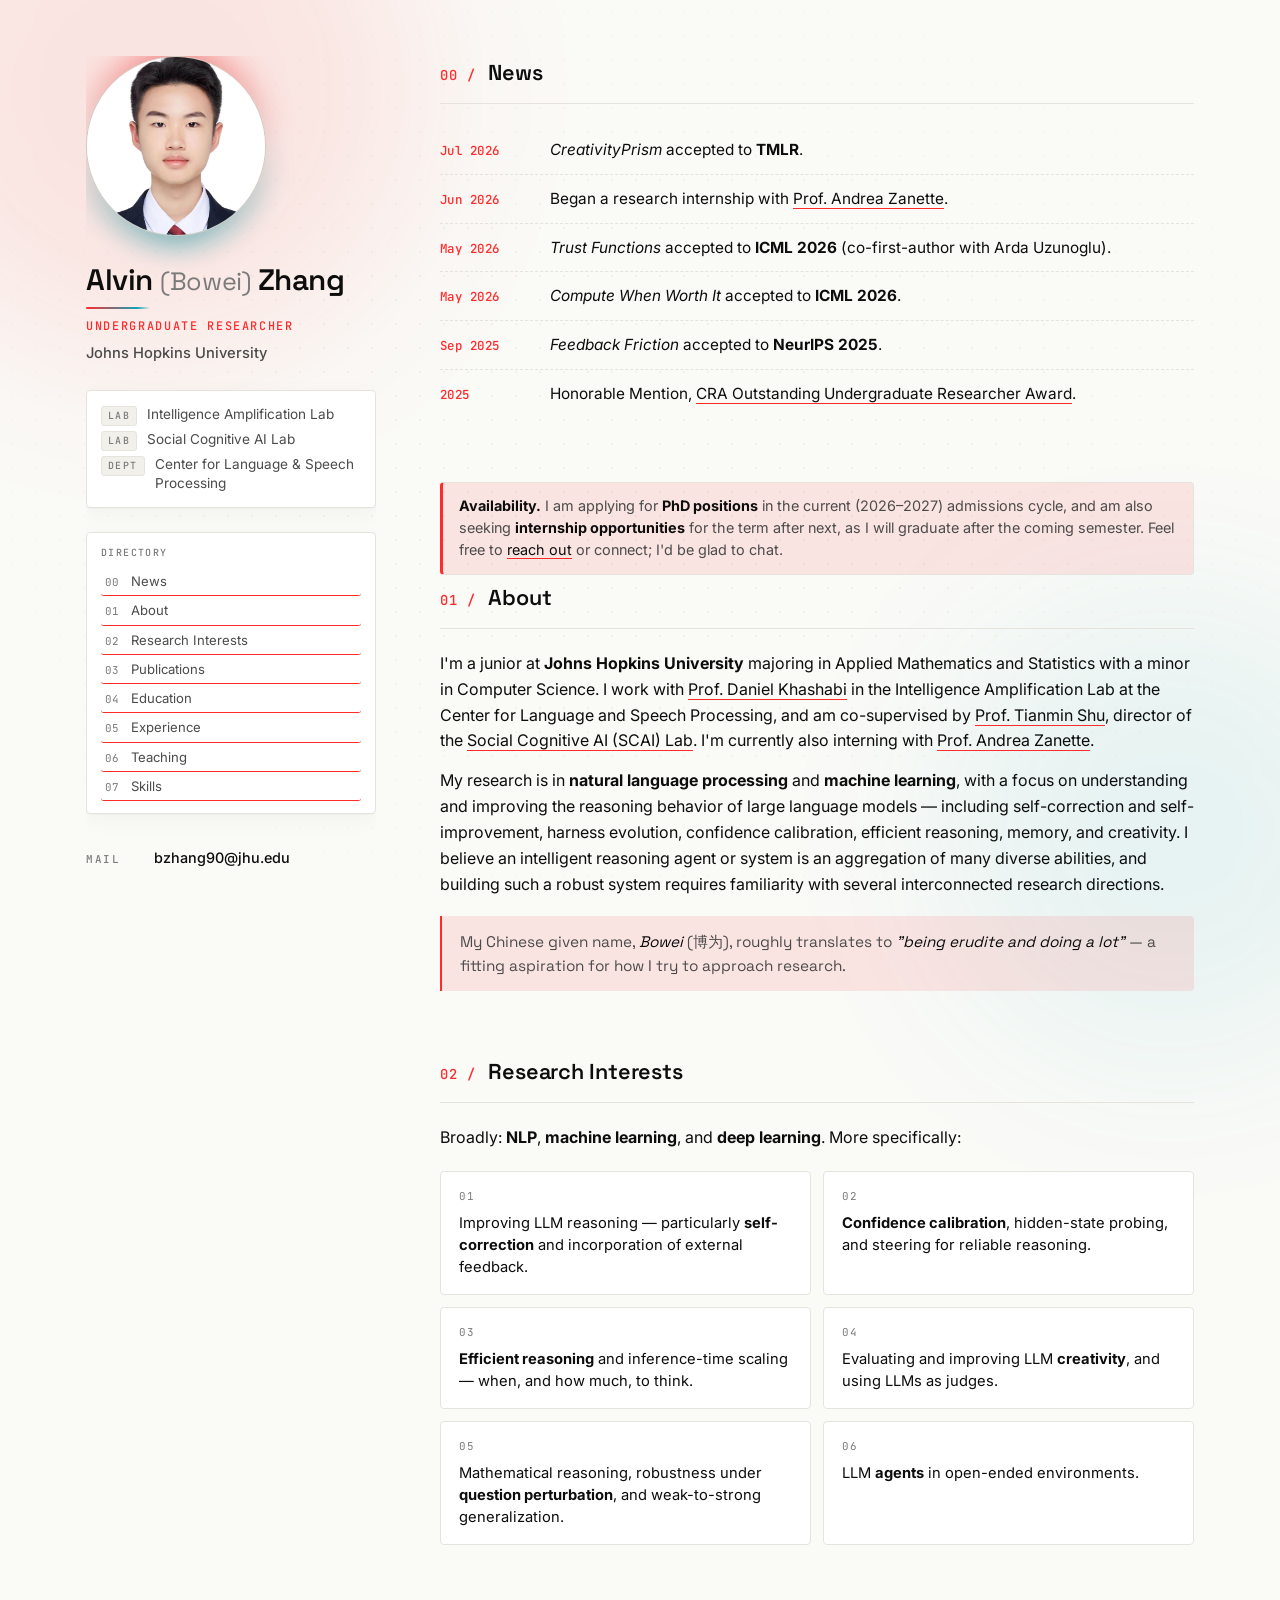
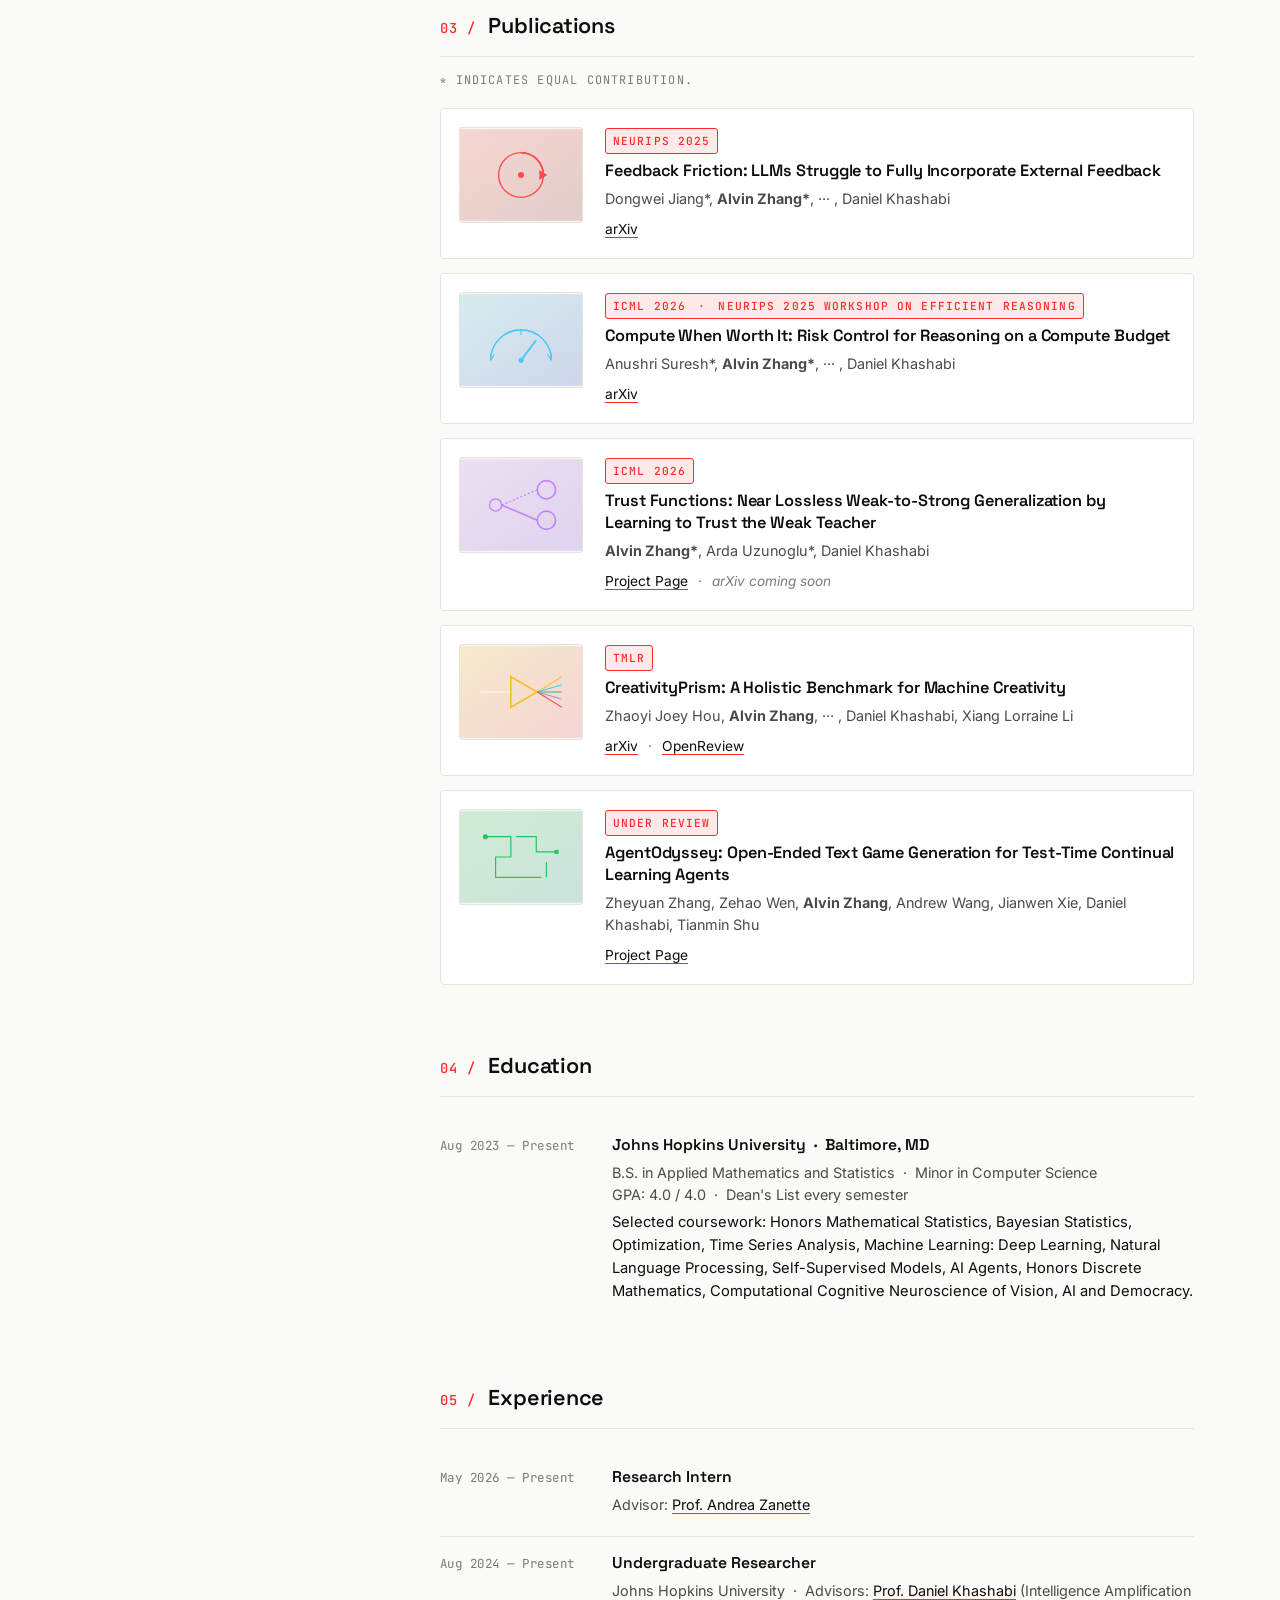
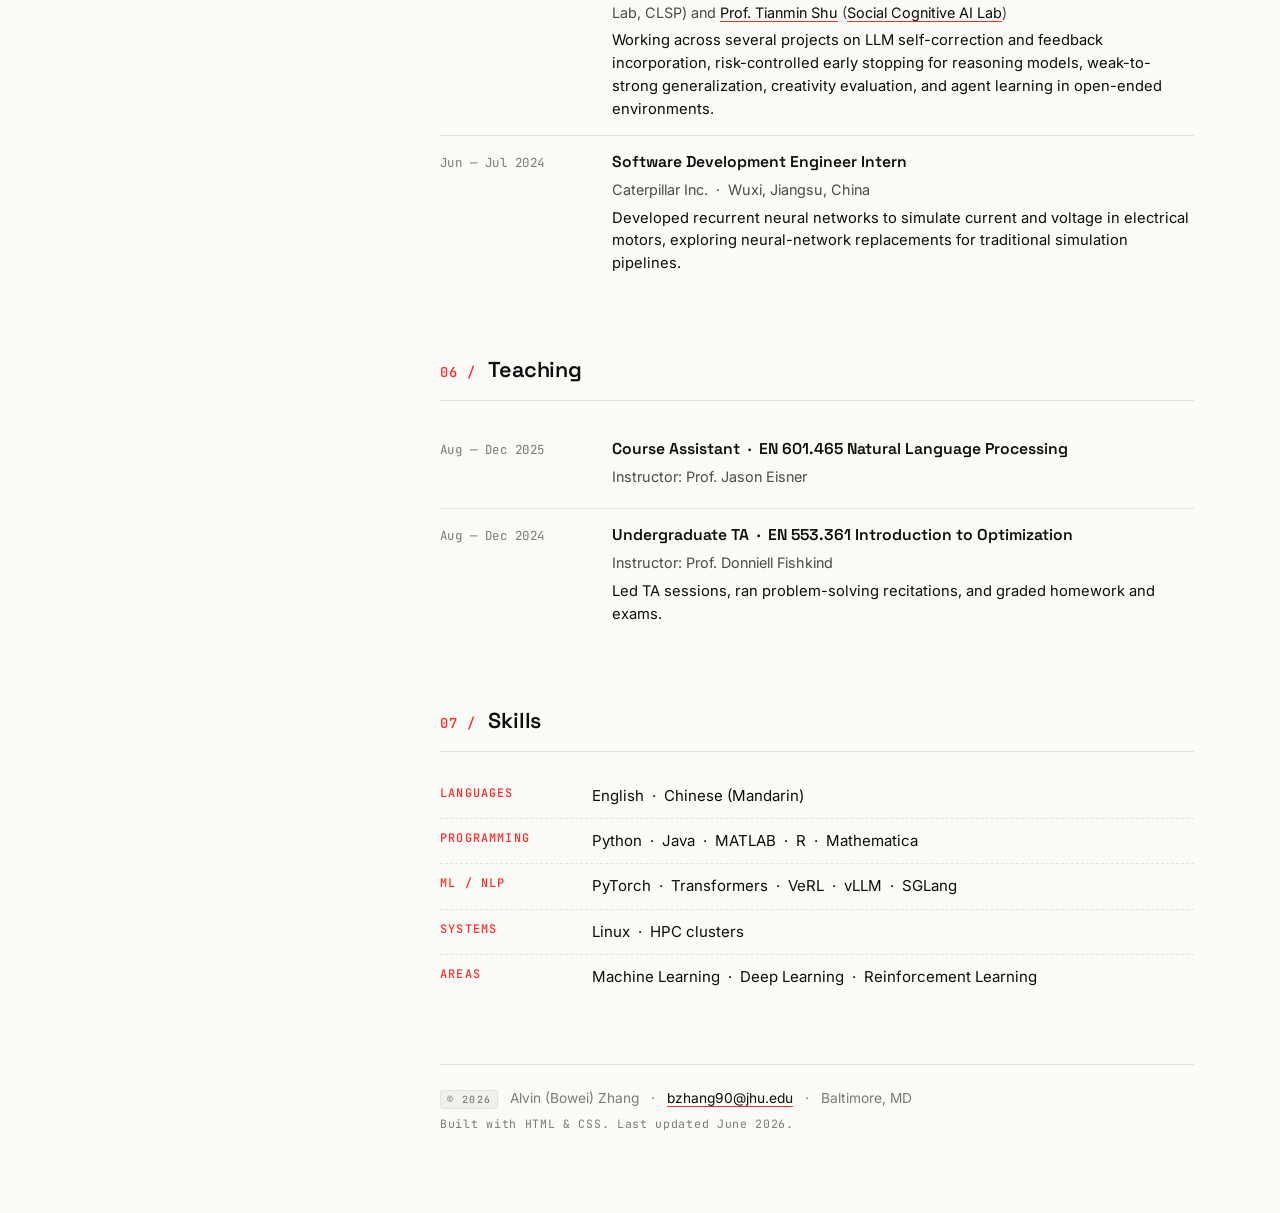
==== index.html @ 5b5b2186 "Homepage: sidebar scrolls independently (max-height + overflow) so the CV button stays reachable; ad" ====
<!DOCTYPE html>
<html lang="en" data-theme="auto">
<head>
    <meta charset="UTF-8">
    <meta name="viewport" content="width=device-width, initial-scale=1.0">
    <title>Alvin (Bowei) Zhang</title>
    <meta name="description" content="Alvin (Bowei) Zhang — Undergraduate researcher at Johns Hopkins University working on LLM reasoning, self-correction, efficient inference, and creativity.">
    <meta name="author" content="Alvin (Bowei) Zhang">

    <!-- Open Graph / social -->
    <meta property="og:type" content="website">
    <meta property="og:title" content="Alvin (Bowei) Zhang">
    <meta property="og:description" content="Undergraduate researcher at Johns Hopkins University working on LLM reasoning, self-correction, and efficient inference.">
    <meta property="og:url" content="https://alvinzh04.github.io">
    <meta property="og:image" content="https://alvinzh04.github.io/docph.jpg">
    <meta name="twitter:card" content="summary_large_image">
    <meta name="twitter:title" content="Alvin (Bowei) Zhang">
    <meta name="twitter:description" content="Undergraduate researcher at Johns Hopkins University working on LLM reasoning, self-correction, and efficient inference.">
    <meta name="twitter:image" content="https://alvinzh04.github.io/docph.jpg">

    <!-- Favicon — monogram tile -->
    <link rel="icon" type="image/svg+xml" href="data:image/svg+xml,%3Csvg xmlns='http://www.w3.org/2000/svg' viewBox='0 0 64 64'%3E%3Crect width='64' height='64' rx='10' fill='%23ff2b2b'/%3E%3Ctext x='50%25' y='54%25' text-anchor='middle' dominant-baseline='middle' font-family='Space Grotesk, Inter, sans-serif' font-weight='700' font-size='32' fill='%23ffffff'%3EBZ%3C/text%3E%3C/svg%3E">

    <!-- Theme bootstrap — sets data-theme before paint to avoid flash -->
    <script>
        (function () {
            try {
                var stored = localStorage.getItem('theme');
                var prefersDark = window.matchMedia('(prefers-color-scheme: dark)').matches;
                var theme = stored || (prefersDark ? 'dark' : 'light');
                document.documentElement.setAttribute('data-theme', theme);
            } catch (e) {}
        })();
    </script>

    <link rel="stylesheet" href="styles.css">

    <!-- Fonts -->
    <link rel="preconnect" href="https://fonts.googleapis.com">
    <link rel="preconnect" href="https://fonts.gstatic.com" crossorigin>
    <link href="https://fonts.googleapis.com/css2?family=Space+Grotesk:wght@400;500;600;700&family=Inter:wght@300;400;500;600&family=JetBrains+Mono:wght@400;500;600&display=swap" rel="stylesheet">
</head>
<body>

    <div class="bg-grid" aria-hidden="true"></div>
    <div class="bg-orb bg-orb-1" aria-hidden="true"></div>
    <div class="bg-orb bg-orb-2" aria-hidden="true"></div>

    <div class="layout">

        <!-- ====================================================================== -->
        <!-- SIDEBAR                                                                -->
        <!-- ====================================================================== -->
        <aside class="sidebar">
            <div class="sidebar-inner">

                <div class="photo-wrap">
                    <div class="photo-glow" aria-hidden="true"></div>
                    <img src="docph.jpg" alt="Alvin (Bowei) Zhang" class="photo">
                </div>

                <div class="name-block">
                    <h1 class="name">Alvin <span class="name-cn">(Bowei)</span> Zhang</h1>
                    <div class="name-rule" aria-hidden="true"></div>
                    <p class="tagline">Undergraduate Researcher</p>
                    <p class="institution">Johns Hopkins University</p>
                </div>

                <div class="affil-block">
                    <p class="affil-line"><span class="mono-mini">LAB</span> Intelligence Amplification Lab</p>
                    <p class="affil-line"><span class="mono-mini">LAB</span> Social Cognitive AI Lab</p>
                    <p class="affil-line"><span class="mono-mini">DEPT</span> Center for Language &amp; Speech Processing</p>
                </div>

                <nav class="site-nav" aria-label="Section directory">
                    <p class="site-nav-title">Directory</p>
                    <a href="#news"><span class="n">00</span> News</a>
                    <a href="#about"><span class="n">01</span> About</a>
                    <a href="#interests"><span class="n">02</span> Research Interests</a>
                    <a href="#publications"><span class="n">03</span> Publications</a>
                    <a href="#education"><span class="n">04</span> Education</a>
                    <a href="#experience"><span class="n">05</span> Experience</a>
                    <a href="#teaching"><span class="n">06</span> Teaching</a>
                    <a href="#skills"><span class="n">07</span> Skills</a>
                </nav>

                <div class="contact-block">
                    <a class="contact-item" href="mailto:bzhang90@jhu.edu">
                        <span class="contact-key">mail</span>
                        <span class="contact-val">bzhang90@jhu.edu</span>
                    </a>
                    <a class="contact-item" href="https://scholar.google.com/citations?user=BLkk5kYAAAAJ&hl=en" target="_blank" rel="noopener">
                        <span class="contact-key">scholar</span>
                        <span class="contact-val">Google Scholar &rarr;</span>
                    </a>
                    <a class="contact-item" href="https://github.com/AlvinZH04" target="_blank" rel="noopener">
                        <span class="contact-key">github</span>
                        <span class="contact-val">AlvinZH04 &rarr;</span>
                    </a>
                </div>

                <a class="cv-button" href="cv.pdf" target="_blank" rel="noopener">
                    <span class="cv-button-label">Download CV</span>
                    <span class="cv-button-meta">PDF · May 2026</span>
                </a>

                <div class="sidebar-foot">
                    <button class="theme-toggle" type="button" id="themeToggle" aria-label="Toggle dark mode">
                        <span class="theme-icon theme-icon-light" aria-hidden="true">◐</span>
                        <span class="theme-label" id="themeLabel">Theme</span>
                    </button>
                    <p class="loc">Baltimore, MD</p>
                </div>

            </div>
        </aside>

        <!-- ====================================================================== -->
        <!-- MAIN                                                                   -->
        <!-- ====================================================================== -->
        <main class="main">

            <!-- ============================ NEWS ============================ -->
            <section class="section section-news" id="news">
                <div class="section-head">
                    <span class="section-num">00 /</span>
                    <h2 class="section-title">News</h2>
                </div>

                <ul class="news-list">
                    <li class="news-item">
                        <span class="news-date">Jul 2026</span>
                        <span class="news-text">
                            <em>CreativityPrism</em> accepted to <strong>TMLR</strong>.
                        </span>
                    </li>
                    <li class="news-item">
                        <span class="news-date">Jun 2026</span>
                        <span class="news-text">
                            Began a research internship with
                            <a href="https://azanette.com/" target="_blank" rel="noopener">Prof. Andrea Zanette</a>.
                        </span>
                    </li>
                    <li class="news-item">
                        <span class="news-date">May 2026</span>
                        <span class="news-text">
                            <em>Trust Functions</em> accepted to <strong>ICML 2026</strong>
                            (co-first-author with Arda Uzunoglu).
                        </span>
                    </li>
                    <li class="news-item">
                        <span class="news-date">May 2026</span>
                        <span class="news-text">
                            <em>Compute When Worth It</em> accepted to <strong>ICML 2026</strong>.
                        </span>
                    </li>
                    <li class="news-item">
                        <span class="news-date">Sep 2025</span>
                        <span class="news-text">
                            <em>Feedback Friction</em> accepted to <strong>NeurIPS 2025</strong>.
                        </span>
                    </li>
                    <li class="news-item">
                        <span class="news-date">2025</span>
                        <span class="news-text">
                            Honorable Mention,
                            <a href="https://cra.org/about/awards/outstanding-undergraduate-researcher-award/" target="_blank" rel="noopener">CRA Outstanding Undergraduate Researcher Award</a>.
                        </span>
                    </li>
                </ul>
            </section>

            <p class="availability">
                <strong>Availability.</strong> I am applying for <strong>PhD positions</strong> in the
                current (2026&ndash;2027) admissions cycle, and am also seeking <strong>internship
                opportunities</strong> for the term after next, as I will graduate after the coming semester.
                Feel free to <a href="mailto:bzhang90@jhu.edu">reach out</a> or connect; I'd be glad to chat.
            </p>

            <!-- ============================ ABOUT ============================ -->
            <section class="section" id="about">
                <div class="section-head">
                    <span class="section-num">01 /</span>
                    <h2 class="section-title">About</h2>
                </div>

                <div class="prose">
                    <p>
                        I'm a junior at <strong>Johns Hopkins University</strong> majoring in Applied Mathematics
                        and Statistics with a minor in Computer Science. I work with
                        <a href="https://danielkhashabi.com/" target="_blank" rel="noopener">Prof. Daniel Khashabi</a>
                        in the Intelligence Amplification Lab at the Center for Language and Speech Processing,
                        and am co-supervised by
                        <a href="https://www.tshu.io/" target="_blank" rel="noopener">Prof. Tianmin Shu</a>,
                        director of the
                        <a href="https://scai.cs.jhu.edu/" target="_blank" rel="noopener">Social Cognitive AI (SCAI) Lab</a>.
                        I'm currently also interning with
                        <a href="https://azanette.com/" target="_blank" rel="noopener">Prof. Andrea Zanette</a>.
                    </p>
                    <p>
                        My research is in <strong>natural language processing</strong> and
                        <strong>machine learning</strong>, with a focus on understanding and improving the reasoning
                        behavior of large language models — including self-correction and self-improvement,
                        harness evolution, confidence calibration, efficient reasoning, memory, and creativity.
                        I believe an intelligent reasoning agent or system is an aggregation of many diverse
                        abilities, and building such a robust system requires familiarity with several
                        interconnected research directions.
                    </p>
                    <aside class="name-note">
                        My Chinese given name, <em>Bowei</em> (博为), roughly translates to
                        <em>"being erudite and doing a lot"</em> — a fitting aspiration for how
                        I try to approach research.
                    </aside>
                </div>
            </section>

            <!-- ============================ RESEARCH INTERESTS ============================ -->
            <section class="section" id="interests">
                <div class="section-head">
                    <span class="section-num">02 /</span>
                    <h2 class="section-title">Research Interests</h2>
                </div>

                <p class="prose">
                    Broadly: <strong>NLP</strong>, <strong>machine learning</strong>, and
                    <strong>deep learning</strong>. More specifically:
                </p>

                <ul class="interest-grid">
                    <li class="interest-card">
                        <span class="interest-num">01</span>
                        <p>Improving LLM reasoning — particularly <strong>self-correction</strong> and incorporation of external feedback.</p>
                    </li>
                    <li class="interest-card">
                        <span class="interest-num">02</span>
                        <p><strong>Confidence calibration</strong>, hidden-state probing, and steering for reliable reasoning.</p>
                    </li>
                    <li class="interest-card">
                        <span class="interest-num">03</span>
                        <p><strong>Efficient reasoning</strong> and inference-time scaling — when, and how much, to think.</p>
                    </li>
                    <li class="interest-card">
                        <span class="interest-num">04</span>
                        <p>Evaluating and improving LLM <strong>creativity</strong>, and using LLMs as judges.</p>
                    </li>
                    <li class="interest-card">
                        <span class="interest-num">05</span>
                        <p>Mathematical reasoning, robustness under <strong>question perturbation</strong>, and weak-to-strong generalization.</p>
                    </li>
                    <li class="interest-card">
                        <span class="interest-num">06</span>
                        <p>LLM <strong>agents</strong> in open-ended environments.</p>
                    </li>
                </ul>
            </section>

            <!-- ============================ PUBLICATIONS ============================ -->
            <section class="section" id="publications">
                <div class="section-head">
                    <span class="section-num">03 /</span>
                    <h2 class="section-title">Publications</h2>
                </div>

                <p class="prose-mini"><span class="mono-mini">*</span> indicates equal contribution.</p>

                <!-- Feedback Friction -->
                <article class="pub-card">
                    <div class="pub-thumb pub-thumb-ff" aria-hidden="true">
                        <svg viewBox="0 0 120 90" xmlns="http://www.w3.org/2000/svg">
                            <defs>
                                <linearGradient id="g-ff" x1="0" y1="0" x2="1" y2="1">
                                    <stop offset="0%" stop-color="#ff4d4d"/>
                                    <stop offset="100%" stop-color="#8b1a1a"/>
                                </linearGradient>
                            </defs>
                            <rect width="120" height="90" fill="url(#g-ff)" opacity="0.18"/>
                            <circle cx="60" cy="45" r="22" fill="none" stroke="#ff4d4d" stroke-width="1.4"/>
                            <path d="M60 23 A22 22 0 0 1 82 45" fill="none" stroke="#ff4d4d" stroke-width="1.8"/>
                            <polygon points="78,40 86,45 78,50" fill="#ff4d4d"/>
                            <circle cx="60" cy="45" r="3" fill="#ff4d4d"/>
                        </svg>
                    </div>
                    <div class="pub-body">
                        <span class="pub-venue-tag">NeurIPS 2025</span>
                        <h3 class="pub-title">Feedback Friction: LLMs Struggle to Fully Incorporate External Feedback</h3>
                        <p class="pub-authors">
                            Dongwei Jiang*, <strong>Alvin Zhang*</strong>, ··· , Daniel Khashabi
                        </p>
                        <p class="pub-links">
                            <a href="https://arxiv.org/abs/2506.11930" target="_blank" rel="noopener">arXiv</a>
                        </p>
                    </div>
                </article>

                <!-- Compute When Worth It -->
                <article class="pub-card">
                    <div class="pub-thumb pub-thumb-cw" aria-hidden="true">
                        <svg viewBox="0 0 120 90" xmlns="http://www.w3.org/2000/svg">
                            <defs>
                                <linearGradient id="g-cw" x1="0" y1="0" x2="1" y2="1">
                                    <stop offset="0%" stop-color="#4cc9f0"/>
                                    <stop offset="100%" stop-color="#1d4ed8"/>
                                </linearGradient>
                            </defs>
                            <rect width="120" height="90" fill="url(#g-cw)" opacity="0.18"/>
                            <path d="M30 65 A30 30 0 0 1 90 65" fill="none" stroke="#4cc9f0" stroke-width="1.6"/>
                            <line x1="30" y1="65" x2="34" y2="59" stroke="#4cc9f0" stroke-width="1.2"/>
                            <line x1="90" y1="65" x2="86" y2="59" stroke="#4cc9f0" stroke-width="1.2"/>
                            <line x1="60" y1="35" x2="60" y2="40" stroke="#4cc9f0" stroke-width="1.2"/>
                            <line x1="60" y1="65" x2="75" y2="45" stroke="#4cc9f0" stroke-width="2"/>
                            <circle cx="60" cy="65" r="2.5" fill="#4cc9f0"/>
                        </svg>
                    </div>
                    <div class="pub-body">
                        <span class="pub-venue-tag">ICML 2026 <span class="venue-sep">·</span> NeurIPS 2025 Workshop on Efficient Reasoning</span>
                        <h3 class="pub-title">Compute When Worth It: Risk Control for Reasoning on a Compute Budget</h3>
                        <p class="pub-authors">
                            Anushri Suresh*, <strong>Alvin Zhang*</strong>, ··· , Daniel Khashabi
                        </p>
                        <p class="pub-links">
                            <a href="https://arxiv.org/abs/2602.03814" target="_blank" rel="noopener">arXiv</a>
                        </p>
                    </div>
                </article>

                <!-- Trust Functions -->
                <article class="pub-card">
                    <div class="pub-thumb pub-thumb-tf" aria-hidden="true">
                        <svg viewBox="0 0 120 90" xmlns="http://www.w3.org/2000/svg">
                            <defs>
                                <linearGradient id="g-tf" x1="0" y1="0" x2="1" y2="1">
                                    <stop offset="0%" stop-color="#c084fc"/>
                                    <stop offset="100%" stop-color="#7c3aed"/>
                                </linearGradient>
                            </defs>
                            <rect width="120" height="90" fill="url(#g-tf)" opacity="0.18"/>
                            <circle cx="35" cy="45" r="6" fill="none" stroke="#c084fc" stroke-width="1.4"/>
                            <circle cx="85" cy="30" r="9" fill="none" stroke="#c084fc" stroke-width="1.6"/>
                            <circle cx="85" cy="60" r="9" fill="none" stroke="#c084fc" stroke-width="1.6"/>
                            <line x1="41" y1="45" x2="76" y2="30" stroke="#c084fc" stroke-width="1.2" stroke-dasharray="2 2"/>
                            <line x1="41" y1="45" x2="76" y2="60" stroke="#c084fc" stroke-width="1.4"/>
                        </svg>
                    </div>
                    <div class="pub-body">
                        <span class="pub-venue-tag">ICML 2026</span>
                        <h3 class="pub-title">Trust Functions: Near Lossless Weak-to-Strong Generalization by Learning to Trust the Weak Teacher</h3>
                        <p class="pub-authors">
                            <strong>Alvin Zhang*</strong>, Arda Uzunoglu*, Daniel Khashabi
                        </p>
                        <p class="pub-links">
                            <a href="https://ardauzunoglu.github.io/trust-functions/" target="_blank" rel="noopener">Project Page</a>
                            <span class="link-sep">·</span>
                            <span class="muted">arXiv coming soon</span>
                        </p>
                    </div>
                </article>

                <!-- CreativityPrism -->
                <article class="pub-card">
                    <div class="pub-thumb pub-thumb-cp" aria-hidden="true">
                        <svg viewBox="0 0 120 90" xmlns="http://www.w3.org/2000/svg">
                            <defs>
                                <linearGradient id="g-cp" x1="0" y1="0" x2="1" y2="1">
                                    <stop offset="0%" stop-color="#fbbf24"/>
                                    <stop offset="100%" stop-color="#f43f5e"/>
                                </linearGradient>
                            </defs>
                            <rect width="120" height="90" fill="url(#g-cp)" opacity="0.18"/>
                            <polygon points="50,30 50,60 76,45" fill="none" stroke="#fbbf24" stroke-width="1.6"/>
                            <line x1="20" y1="45" x2="50" y2="45" stroke="#ffffff" stroke-opacity="0.7" stroke-width="1.2"/>
                            <line x1="76" y1="45" x2="100" y2="30" stroke="#fbbf24" stroke-width="1"/>
                            <line x1="76" y1="45" x2="100" y2="38" stroke="#4cc9f0" stroke-width="1"/>
                            <line x1="76" y1="45" x2="100" y2="45" stroke="#22c55e" stroke-width="1"/>
                            <line x1="76" y1="45" x2="100" y2="52" stroke="#c084fc" stroke-width="1"/>
                            <line x1="76" y1="45" x2="100" y2="60" stroke="#ff4d4d" stroke-width="1"/>
                        </svg>
                    </div>
                    <div class="pub-body">
                        <span class="pub-venue-tag">TMLR</span>
                        <h3 class="pub-title">CreativityPrism: A Holistic Benchmark for Machine Creativity</h3>
                        <p class="pub-authors">
                            Zhaoyi Joey Hou, <strong>Alvin Zhang</strong>, ··· , Daniel Khashabi, Xiang Lorraine Li
                        </p>
                        <p class="pub-links">
                            <a href="https://arxiv.org/pdf/2510.20091" target="_blank" rel="noopener">arXiv</a>
                            <span class="link-sep">·</span>
                            <a href="https://openreview.net/forum?id=3pfsQcEtNC" target="_blank" rel="noopener">OpenReview</a>
                        </p>
                    </div>
                </article>

                <!-- AgentOdyssey -->
                <article class="pub-card">
                    <div class="pub-thumb pub-thumb-ao" aria-hidden="true">
                        <svg viewBox="0 0 120 90" xmlns="http://www.w3.org/2000/svg">
                            <defs>
                                <linearGradient id="g-ao" x1="0" y1="0" x2="1" y2="1">
                                    <stop offset="0%" stop-color="#22c55e"/>
                                    <stop offset="100%" stop-color="#0d9488"/>
                                </linearGradient>
                            </defs>
                            <rect width="120" height="90" fill="url(#g-ao)" opacity="0.18"/>
                            <g stroke="#22c55e" stroke-width="1.2" fill="none">
                                <path d="M25 25 H50 V45 H35 V65 H80"/>
                                <path d="M55 25 H75 V40 H95"/>
                                <path d="M85 65 V50"/>
                            </g>
                            <circle cx="25" cy="25" r="2.5" fill="#22c55e"/>
                            <rect x="93" y="38" width="4" height="4" fill="#22c55e"/>
                        </svg>
                    </div>
                    <div class="pub-body">
                        <span class="pub-venue-tag">Under review</span>
                        <h3 class="pub-title">AgentOdyssey: Open-Ended Text Game Generation for Test-Time Continual Learning Agents</h3>
                        <p class="pub-authors">
                            Zheyuan Zhang, Zehao Wen, <strong>Alvin Zhang</strong>, Andrew Wang, Jianwen Xie, Daniel Khashabi, Tianmin Shu
                        </p>
                        <p class="pub-links">
                            <a href="https://agentodyssey.github.io/" target="_blank" rel="noopener">Project Page</a>
                        </p>
                    </div>
                </article>

            </section>

            <!-- ============================ EDUCATION ============================ -->
            <section class="section" id="education">
                <div class="section-head">
                    <span class="section-num">04 /</span>
                    <h2 class="section-title">Education</h2>
                </div>

                <div class="entry">
                    <div class="entry-date">Aug 2023 — Present</div>
                    <div class="entry-body">
                        <p class="entry-title">Johns Hopkins University &nbsp;·&nbsp; Baltimore, MD</p>
                        <p class="entry-sub">
                            B.S. in Applied Mathematics and Statistics &nbsp;·&nbsp; Minor in Computer Science<br>
                            GPA: 4.0 / 4.0 &nbsp;·&nbsp; Dean's List every semester
                        </p>
                        <p class="entry-detail">
                            Selected coursework: Honors Mathematical Statistics, Bayesian Statistics, Optimization,
                            Time Series Analysis, Machine Learning: Deep Learning, Natural Language Processing,
                            Self-Supervised Models, AI Agents, Honors Discrete Mathematics,
                            Computational Cognitive Neuroscience of Vision, AI and Democracy.
                        </p>
                    </div>
                </div>
            </section>

            <!-- ============================ EXPERIENCE ============================ -->
            <section class="section" id="experience">
                <div class="section-head">
                    <span class="section-num">05 /</span>
                    <h2 class="section-title">Experience</h2>
                </div>

                <div class="entry">
                    <div class="entry-date">May 2026 — Present</div>
                    <div class="entry-body">
                        <p class="entry-title">Research Intern</p>
                        <p class="entry-sub">
                            Advisor:
                            <a href="https://azanette.com/" target="_blank" rel="noopener">Prof. Andrea Zanette</a>
                        </p>
                    </div>
                </div>

                <div class="entry">
                    <div class="entry-date">Aug 2024 — Present</div>
                    <div class="entry-body">
                        <p class="entry-title">Undergraduate Researcher</p>
                        <p class="entry-sub">
                            Johns Hopkins University &nbsp;·&nbsp; Advisors:
                            <a href="https://danielkhashabi.com/" target="_blank" rel="noopener">Prof. Daniel Khashabi</a>
                            (Intelligence Amplification Lab, CLSP) and
                            <a href="https://www.tshu.io/" target="_blank" rel="noopener">Prof. Tianmin Shu</a>
                            (<a href="https://scai.cs.jhu.edu/" target="_blank" rel="noopener">Social Cognitive AI Lab</a>)
                        </p>
                        <p class="entry-detail">
                            Working across several projects on LLM self-correction and feedback incorporation,
                            risk-controlled early stopping for reasoning models, weak-to-strong generalization,
                            creativity evaluation, and agent learning in open-ended environments.
                        </p>
                    </div>
                </div>

                <div class="entry">
                    <div class="entry-date">Jun — Jul 2024</div>
                    <div class="entry-body">
                        <p class="entry-title">Software Development Engineer Intern</p>
                        <p class="entry-sub">Caterpillar Inc. &nbsp;·&nbsp; Wuxi, Jiangsu, China</p>
                        <p class="entry-detail">
                            Developed recurrent neural networks to simulate current and voltage in electrical motors,
                            exploring neural-network replacements for traditional simulation pipelines.
                        </p>
                    </div>
                </div>
            </section>

            <!-- ============================ TEACHING ============================ -->
            <section class="section" id="teaching">
                <div class="section-head">
                    <span class="section-num">06 /</span>
                    <h2 class="section-title">Teaching</h2>
                </div>

                <div class="entry">
                    <div class="entry-date">Aug — Dec 2025</div>
                    <div class="entry-body">
                        <p class="entry-title">Course Assistant &nbsp;·&nbsp; EN 601.465 Natural Language Processing</p>
                        <p class="entry-sub">Instructor: Prof. Jason Eisner</p>
                    </div>
                </div>

                <div class="entry">
                    <div class="entry-date">Aug — Dec 2024</div>
                    <div class="entry-body">
                        <p class="entry-title">Undergraduate TA &nbsp;·&nbsp; EN 553.361 Introduction to Optimization</p>
                        <p class="entry-sub">Instructor: Prof. Donniell Fishkind</p>
                        <p class="entry-detail">Led TA sessions, ran problem-solving recitations, and graded homework and exams.</p>
                    </div>
                </div>
            </section>

            <!-- ============================ SKILLS ============================ -->
            <section class="section" id="skills">
                <div class="section-head">
                    <span class="section-num">07 /</span>
                    <h2 class="section-title">Skills</h2>
                </div>

                <dl class="skill-grid">
                    <div class="skill-row">
                        <dt>Languages</dt>
                        <dd>English &nbsp;·&nbsp; Chinese (Mandarin)</dd>
                    </div>
                    <div class="skill-row">
                        <dt>Programming</dt>
                        <dd>Python &nbsp;·&nbsp; Java &nbsp;·&nbsp; MATLAB &nbsp;·&nbsp; R &nbsp;·&nbsp; Mathematica</dd>
                    </div>
                    <div class="skill-row">
                        <dt>ML / NLP</dt>
                        <dd>PyTorch &nbsp;·&nbsp; Transformers &nbsp;·&nbsp; VeRL &nbsp;·&nbsp; vLLM &nbsp;·&nbsp; SGLang</dd>
                    </div>
                    <div class="skill-row">
                        <dt>Systems</dt>
                        <dd>Linux &nbsp;·&nbsp; HPC clusters</dd>
                    </div>
                    <div class="skill-row">
                        <dt>Areas</dt>
                        <dd>Machine Learning &nbsp;·&nbsp; Deep Learning &nbsp;·&nbsp; Reinforcement Learning</dd>
                    </div>
                </dl>
            </section>

            <footer class="footer">
                <p class="footer-line">
                    <span class="mono-mini">&copy; 2026</span> &nbsp; Alvin (Bowei) Zhang &nbsp;
                    <span class="footer-sep">·</span> &nbsp;
                    <a href="mailto:bzhang90@jhu.edu">bzhang90@jhu.edu</a> &nbsp;
                    <span class="footer-sep">·</span> &nbsp;
                    Baltimore, MD
                </p>
                <p class="footer-meta">Built with HTML &amp; CSS. Last updated June 2026.</p>
            </footer>

        </main>
    </div>

    <script>
        (function () {
            var toggle = document.getElementById('themeToggle');
            var label = document.getElementById('themeLabel');
            var root = document.documentElement;

            function syncLabel() {
                var t = root.getAttribute('data-theme');
                if (label) label.textContent = (t === 'dark') ? 'Light' : 'Dark';
            }
            syncLabel();

            if (toggle) {
                toggle.addEventListener('click', function () {
                    var current = root.getAttribute('data-theme');
                    var next = (current === 'dark') ? 'light' : 'dark';
                    root.setAttribute('data-theme', next);
                    try { localStorage.setItem('theme', next); } catch (e) {}
                    syncLabel();
                });
            }
        })();
    </script>

</body>
</html>
---- styles.css ----
/* ================================================================== */
/*  THEME TOKENS                                                       */
/* ================================================================== */

:root,
[data-theme="light"] {
    --bg:              #fafaf7;
    --bg-soft:         #f1f0eb;
    --surface:         #ffffff;
    --surface-2:       #f5f4ef;
    --text:            #0d0d0d;
    --text-soft:       #4b4b4b;
    --text-mute:       #7a7a7a;
    --border:          #e6e3dc;
    --border-strong:   #cfcbc0;
    --accent:          #ff2b2b;   /* JHU red, electrified */
    --accent-soft:     #ff4d4d;
    --accent-faint:    rgba(255, 43, 43, 0.10);
    --cyan:            #0ea5b7;
    --grid-line:       rgba(0, 0, 0, 0.04);
    --orb-1:           rgba(255, 43, 43, 0.10);
    --orb-2:           rgba(14, 165, 183, 0.08);
    --shadow-card:     0 1px 0 rgba(0,0,0,0.02), 0 6px 22px rgba(0,0,0,0.04);
    --shadow-glow:     0 0 0 1px rgba(255, 43, 43, 0.10), 0 12px 30px rgba(255, 43, 43, 0.10);
    color-scheme: light;
}

[data-theme="dark"] {
    --bg:              #0a0b0d;
    --bg-soft:         #0e0f12;
    --surface:         #111317;
    --surface-2:       #15181d;
    --text:            #f1efe9;
    --text-soft:       #c2c0b9;
    --text-mute:       #7e7c75;
    --border:          #23262d;
    --border-strong:   #2c3038;
    --accent:          #ff4d4d;
    --accent-soft:     #ff7070;
    --accent-faint:    rgba(255, 77, 77, 0.16);
    --cyan:            #4cc9f0;
    --grid-line:       rgba(255, 255, 255, 0.04);
    --orb-1:           rgba(255, 77, 77, 0.16);
    --orb-2:           rgba(76, 201, 240, 0.10);
    --shadow-card:     0 1px 0 rgba(0,0,0,0.4), 0 8px 28px rgba(0,0,0,0.35);
    --shadow-glow:     0 0 0 1px rgba(255, 77, 77, 0.25), 0 14px 36px rgba(255, 77, 77, 0.18);
    color-scheme: dark;
}

/* ================================================================== */
/*  BASE                                                               */
/* ================================================================== */

* { box-sizing: border-box; }

html, body {
    margin: 0;
    padding: 0;
    background: var(--bg);
    color: var(--text);
    font-family: "Inter", -apple-system, BlinkMacSystemFont, "Segoe UI", Helvetica, Arial, sans-serif;
    font-size: 16px;
    line-height: 1.62;
    -webkit-font-smoothing: antialiased;
    -moz-osx-font-smoothing: grayscale;
    scroll-behavior: smooth;
    transition: background 0.35s ease, color 0.35s ease;
}

body {
    min-height: 100vh;
    position: relative;
    overflow-x: hidden;
}

a {
    color: var(--text);
    text-decoration: none;
    border-bottom: 1px solid var(--accent);
    padding-bottom: 0;
    transition: color 0.15s ease, border-color 0.15s ease, background 0.15s ease;
}

a:hover {
    color: var(--accent);
    border-bottom-color: var(--accent);
    background: var(--accent-faint);
}

::selection {
    background: var(--accent);
    color: #fff;
}

/* ================================================================== */
/*  AMBIENT BACKGROUND — dot grid + orbs                              */
/* ================================================================== */

.bg-grid {
    position: fixed;
    inset: 0;
    pointer-events: none;
    z-index: 0;
    background-image:
        radial-gradient(var(--grid-line) 1px, transparent 1px);
    background-size: 24px 24px;
    mask-image: radial-gradient(ellipse at center, rgba(0,0,0,1) 35%, transparent 85%);
    -webkit-mask-image: radial-gradient(ellipse at center, rgba(0,0,0,1) 35%, transparent 85%);
}

.bg-orb {
    position: fixed;
    border-radius: 50%;
    filter: blur(80px);
    pointer-events: none;
    z-index: 0;
    opacity: 1;
    animation: orb-drift 22s ease-in-out infinite alternate;
}

.bg-orb-1 {
    width: 540px;
    height: 540px;
    background: var(--orb-1);
    top: -180px;
    left: -120px;
}

.bg-orb-2 {
    width: 460px;
    height: 460px;
    background: var(--orb-2);
    bottom: -160px;
    right: -120px;
    animation-delay: -8s;
}

@keyframes orb-drift {
    0%   { transform: translate(0, 0) scale(1); }
    100% { transform: translate(40px, 60px) scale(1.08); }
}

@media (prefers-reduced-motion: reduce) {
    .bg-orb { animation: none; }
}

/* ================================================================== */
/*  LAYOUT                                                             */
/* ================================================================== */

.layout {
    position: relative;
    z-index: 1;
    max-width: 1180px;
    margin: 0 auto;
    padding: 56px 36px 80px;
    display: grid;
    grid-template-columns: 290px 1fr;
    gap: 64px;
    align-items: start;
}

/* ================================================================== */
/*  SIDEBAR                                                            */
/* ================================================================== */

.sidebar {
    position: sticky;
    top: 40px;
    align-self: start;
    max-height: calc(100vh - 64px);   /* never taller than the viewport... */
    overflow-y: auto;                  /* ...scroll within the sidebar so the CV stays reachable */
    scrollbar-width: thin;
    scrollbar-color: var(--border) transparent;
}
.sidebar::-webkit-scrollbar { width: 6px; }
.sidebar::-webkit-scrollbar-thumb { background: var(--border); border-radius: 3px; }
.sidebar::-webkit-scrollbar-track { background: transparent; }

.sidebar-inner {
    display: flex;
    flex-direction: column;
    gap: 24px;
}

.photo-wrap {
    position: relative;
    width: 180px;
    height: 180px;
    margin-bottom: 4px;
}

.photo {
    position: relative;
    z-index: 2;
    width: 180px;
    height: 180px;
    border-radius: 50%;
    object-fit: cover;
    object-position: center 22%;
    border: 1px solid var(--border-strong);
    box-shadow: 0 8px 30px rgba(0,0,0,0.10);
    display: block;
}

.photo-glow {
    position: absolute;
    inset: -10px;
    border-radius: 50%;
    background: conic-gradient(
        from 0deg,
        var(--accent) 0%,
        transparent 25%,
        var(--cyan) 50%,
        transparent 75%,
        var(--accent) 100%
    );
    filter: blur(14px);
    opacity: 0.50;
    z-index: 1;
    animation: glow-spin 14s linear infinite;
}

@keyframes glow-spin {
    to { transform: rotate(360deg); }
}

@media (prefers-reduced-motion: reduce) {
    .photo-glow { animation: none; }
}

/* --- Name block --- */

.name-block { display: flex; flex-direction: column; gap: 6px; }

.name {
    font-family: "Space Grotesk", "Inter", sans-serif;
    font-size: 1.85rem;
    font-weight: 600;
    line-height: 1.12;
    margin: 0;
    letter-spacing: -0.015em;
}

.name-cn {
    color: var(--text-mute);
    font-weight: 400;
    font-size: 0.85em;
}

.name-rule {
    height: 2px;
    width: 64px;
    margin: 4px 0 2px;
    background: linear-gradient(90deg, var(--accent) 0%, var(--cyan) 80%, transparent 100%);
    border-radius: 2px;
}

.tagline {
    font-family: "JetBrains Mono", monospace;
    font-size: 0.74rem;
    font-weight: 500;
    text-transform: uppercase;
    letter-spacing: 0.14em;
    color: var(--accent);
    margin: 0;
}

.institution {
    margin: 0;
    color: var(--text-soft);
    font-size: 0.92rem;
    font-weight: 500;
}

/* --- Affiliation block --- */

.affil-block {
    display: flex;
    flex-direction: column;
    gap: 4px;
    padding: 14px 14px;
    border: 1px solid var(--border);
    background: var(--surface);
    border-radius: 4px;
    box-shadow: var(--shadow-card);
}

.affil-line {
    margin: 0;
    font-size: 0.85rem;
    color: var(--text-soft);
    display: flex;
    align-items: baseline;
    gap: 10px;
    line-height: 1.4;
}

.mono-mini {
    font-family: "JetBrains Mono", monospace;
    font-size: 0.62rem;
    font-weight: 500;
    text-transform: uppercase;
    letter-spacing: 0.14em;
    color: var(--text-mute);
    flex-shrink: 0;
    padding: 2px 6px;
    border: 1px solid var(--border);
    border-radius: 3px;
    background: var(--bg-soft);
}

/* --- Contact block --- */

.contact-block {
    display: flex;
    flex-direction: column;
    gap: 2px;
}

.contact-item {
    display: flex;
    align-items: baseline;
    gap: 12px;
    padding: 8px 10px;
    border: none;
    border-radius: 4px;
    background: transparent;
    transition: background 0.15s ease;
    margin-left: -10px;
}

.contact-item:hover {
    background: var(--accent-faint);
    color: var(--text);
    border: none;
}

.contact-key {
    font-family: "JetBrains Mono", monospace;
    font-size: 0.68rem;
    font-weight: 500;
    text-transform: uppercase;
    letter-spacing: 0.14em;
    color: var(--text-mute);
    width: 56px;
    flex-shrink: 0;
}

.contact-val {
    font-size: 0.9rem;
    color: var(--text);
    font-weight: 500;
}

.contact-item:hover .contact-val { color: var(--accent); }

/* --- CV button --- */

.cv-button {
    display: flex;
    flex-direction: column;
    gap: 2px;
    padding: 14px 18px;
    border: 1px solid var(--accent);
    border-radius: 4px;
    background: var(--accent);
    color: #fff;
    text-decoration: none;
    transition: transform 0.15s ease, box-shadow 0.2s ease, background 0.15s ease;
    box-shadow: 0 6px 20px rgba(255, 43, 43, 0.18);
}

.cv-button:hover {
    transform: translateY(-2px);
    color: #fff;
    border: 1px solid var(--accent);
    box-shadow: 0 10px 30px rgba(255, 43, 43, 0.28);
    background: var(--accent-soft);
}

.cv-button-label {
    font-family: "Space Grotesk", "Inter", sans-serif;
    font-weight: 600;
    font-size: 0.98rem;
    letter-spacing: 0.01em;
}

.cv-button-meta {
    font-family: "JetBrains Mono", monospace;
    font-size: 0.7rem;
    opacity: 0.78;
    letter-spacing: 0.1em;
    text-transform: uppercase;
}

/* --- Sidebar foot --- */

.sidebar-foot {
    display: flex;
    align-items: center;
    justify-content: space-between;
    gap: 8px;
    margin-top: 8px;
    padding-top: 16px;
    border-top: 1px solid var(--border);
}

.theme-toggle {
    display: inline-flex;
    align-items: center;
    gap: 8px;
    padding: 6px 10px;
    border: 1px solid var(--border);
    border-radius: 3px;
    background: var(--surface);
    color: var(--text-soft);
    font-family: "JetBrains Mono", monospace;
    font-size: 0.7rem;
    font-weight: 500;
    text-transform: uppercase;
    letter-spacing: 0.12em;
    cursor: pointer;
    transition: border-color 0.15s ease, color 0.15s ease, background 0.15s ease;
}

.theme-toggle:hover {
    color: var(--accent);
    border-color: var(--accent);
}

.theme-icon { font-size: 0.9rem; line-height: 1; }

.loc {
    margin: 0;
    font-family: "JetBrains Mono", monospace;
    font-size: 0.7rem;
    color: var(--text-mute);
    letter-spacing: 0.06em;
}

/* ================================================================== */
/*  MAIN                                                               */
/* ================================================================== */

.main {
    min-width: 0;
}

/* --- Section primitives --- */

.section {
    margin-bottom: 64px;
    scroll-margin-top: 24px;
}

.section-head {
    display: flex;
    align-items: baseline;
    gap: 12px;
    margin-bottom: 22px;
    padding-bottom: 12px;
    border-bottom: 1px solid var(--border);
}

.section-num {
    font-family: "JetBrains Mono", monospace;
    font-size: 0.86rem;
    font-weight: 500;
    color: var(--accent);
    letter-spacing: 0.08em;
}

.section-title {
    font-family: "Space Grotesk", "Inter", sans-serif;
    font-weight: 600;
    font-size: 1.35rem;
    letter-spacing: -0.01em;
    margin: 0;
    color: var(--text);
}

.prose p { margin: 0 0 14px 0; }
.prose p:last-child { margin-bottom: 0; }

.prose-mini {
    font-family: "JetBrains Mono", monospace;
    font-size: 0.74rem;
    color: var(--text-mute);
    text-transform: uppercase;
    letter-spacing: 0.1em;
    margin: -8px 0 18px 0;
}

.prose-mini .mono-mini {
    border: none;
    padding: 0;
    background: transparent;
}

/* ================================================================== */
/*  NEWS                                                               */
/* ================================================================== */

.news-list {
    list-style: none;
    padding: 0;
    margin: 0;
    display: flex;
    flex-direction: column;
}

.news-item {
    display: grid;
    grid-template-columns: 92px 1fr;
    gap: 18px;
    padding: 12px 0;
    border-bottom: 1px dashed var(--border);
    align-items: baseline;
}

.news-item:last-child { border-bottom: none; }

.news-date {
    font-family: "JetBrains Mono", monospace;
    font-size: 0.78rem;
    font-weight: 500;
    color: var(--accent);
    letter-spacing: 0.04em;
}

.news-text {
    font-size: 0.96rem;
    color: var(--text);
    line-height: 1.55;
}

/* ================================================================== */
/*  ABOUT — name note                                                 */
/* ================================================================== */

.name-note {
    margin-top: 18px;
    padding: 14px 18px;
    border-left: 2px solid var(--accent);
    background: var(--accent-faint);
    border-radius: 0 4px 4px 0;
    font-family: "Space Grotesk", "Inter", sans-serif;
    font-size: 0.96rem;
    color: var(--text-soft);
    line-height: 1.55;
}

.name-note em { color: var(--text); font-style: italic; }

/* ================================================================== */
/*  RESEARCH INTERESTS                                                 */
/* ================================================================== */

.interest-grid {
    list-style: none;
    padding: 0;
    margin: 20px 0 0 0;
    display: grid;
    grid-template-columns: repeat(2, 1fr);
    gap: 12px;
}

.interest-card {
    position: relative;
    padding: 16px 16px 16px 18px;
    border: 1px solid var(--border);
    background: var(--surface);
    border-radius: 4px;
    transition: border-color 0.18s ease, transform 0.18s ease, box-shadow 0.18s ease;
}

.interest-card:hover {
    border-color: var(--accent);
    transform: translateY(-2px);
    box-shadow: var(--shadow-glow);
}

.interest-num {
    display: block;
    font-family: "JetBrains Mono", monospace;
    font-size: 0.68rem;
    color: var(--text-mute);
    letter-spacing: 0.12em;
    margin-bottom: 6px;
}

.interest-card p {
    margin: 0;
    font-size: 0.92rem;
    line-height: 1.5;
    color: var(--text);
}

/* ================================================================== */
/*  PUBLICATIONS                                                       */
/* ================================================================== */

.pub-card {
    display: grid;
    grid-template-columns: 124px 1fr;
    gap: 22px;
    padding: 18px;
    margin-bottom: 14px;
    border: 1px solid var(--border);
    background: var(--surface);
    border-radius: 4px;
    transition: border-color 0.2s ease, transform 0.2s ease, box-shadow 0.2s ease;
}

.pub-card:hover {
    border-color: var(--accent);
    transform: translateY(-2px);
    box-shadow: var(--shadow-glow);
}

.pub-thumb {
    width: 124px;
    height: 96px;
    border-radius: 3px;
    overflow: hidden;
    background: var(--surface-2);
    border: 1px solid var(--border);
    display: flex;
    align-items: center;
    justify-content: center;
}

.pub-thumb svg {
    width: 100%;
    height: 100%;
    display: block;
}

.pub-body { min-width: 0; }

.pub-venue-tag {
    display: inline-block;
    font-family: "JetBrains Mono", monospace;
    font-size: 0.7rem;
    font-weight: 500;
    text-transform: uppercase;
    letter-spacing: 0.1em;
    color: var(--accent);
    margin-bottom: 6px;
    padding: 3px 7px;
    border: 1px solid var(--accent);
    border-radius: 3px;
    background: var(--accent-faint);
}

.venue-sep { color: var(--text-mute); margin: 0 4px; }

.pub-title {
    font-family: "Space Grotesk", "Inter", sans-serif;
    font-size: 1.02rem;
    font-weight: 600;
    line-height: 1.35;
    margin: 0 0 6px 0;
    color: var(--text);
    letter-spacing: -0.005em;
}

.pub-authors {
    margin: 0 0 8px 0;
    color: var(--text-soft);
    font-size: 0.9rem;
    line-height: 1.5;
}

.pub-links { margin: 0; font-size: 0.86rem; }
.link-sep { color: var(--text-mute); margin: 0 6px; }

.muted {
    color: var(--text-mute);
    font-style: italic;
    font-size: 0.85rem;
}

/* ================================================================== */
/*  ENTRIES — education / experience / teaching                       */
/* ================================================================== */

.entry {
    display: grid;
    grid-template-columns: 150px 1fr;
    gap: 22px;
    padding: 14px 0;
    border-bottom: 1px solid var(--border);
}

.entry:last-child { border-bottom: none; }

.entry-date {
    font-family: "JetBrains Mono", monospace;
    font-size: 0.78rem;
    color: var(--text-mute);
    letter-spacing: 0.04em;
    padding-top: 3px;
}

.entry-body { min-width: 0; }

.entry-title {
    margin: 0 0 4px 0;
    font-family: "Space Grotesk", "Inter", sans-serif;
    font-weight: 600;
    font-size: 0.98rem;
    color: var(--text);
}

.entry-sub {
    margin: 0 0 6px 0;
    color: var(--text-soft);
    font-size: 0.9rem;
    line-height: 1.5;
}

.entry-detail {
    margin: 6px 0 0 0;
    font-size: 0.92rem;
    color: var(--text);
    line-height: 1.55;
}

/* ================================================================== */
/*  SKILLS                                                             */
/* ================================================================== */

.skill-grid {
    margin: 0;
    padding: 0;
    display: flex;
    flex-direction: column;
}

.skill-row {
    display: grid;
    grid-template-columns: 130px 1fr;
    gap: 22px;
    padding: 10px 0;
    border-bottom: 1px dashed var(--border);
}

.skill-row:last-child { border-bottom: none; }

.skill-row dt {
    font-family: "JetBrains Mono", monospace;
    font-size: 0.74rem;
    font-weight: 500;
    text-transform: uppercase;
    letter-spacing: 0.1em;
    color: var(--accent);
}

.skill-row dd {
    margin: 0;
    font-size: 0.94rem;
    color: var(--text);
}

/* ================================================================== */
/*  FOOTER                                                             */
/* ================================================================== */

.footer {
    margin-top: 64px;
    padding-top: 22px;
    border-top: 1px solid var(--border);
    color: var(--text-mute);
    font-size: 0.86rem;
}

.footer-line { margin: 0 0 6px 0; }
.footer-meta {
    margin: 0;
    font-family: "JetBrains Mono", monospace;
    font-size: 0.72rem;
    letter-spacing: 0.06em;
    color: var(--text-mute);
}
.footer-sep { color: var(--text-mute); }

/* ================================================================== */
/*  RESPONSIVE                                                         */
/* ================================================================== */

@media (max-width: 960px) {
    .layout {
        grid-template-columns: 1fr;
        gap: 48px;
        padding: 36px 24px 64px;
    }

    .sidebar {
        position: relative;
        top: 0;
    }

    .sidebar-inner {
        display: grid;
        grid-template-columns: 160px 1fr;
        gap: 20px 28px;
        align-items: start;
    }

    .photo-wrap { width: 160px; height: 160px; grid-row: span 4; }
    .photo { width: 160px; height: 160px; }

    .name-block { grid-column: 2; }
    .affil-block { grid-column: 2; }
    .contact-block { grid-column: 2; }
    .cv-button { grid-column: 2; }
    .sidebar-foot {
        grid-column: 1 / -1;
        padding-top: 12px;
    }
}

@media (max-width: 640px) {
    .layout { padding: 28px 20px 56px; }

    .sidebar-inner {
        grid-template-columns: 1fr;
        text-align: left;
    }

    .photo-wrap {
        width: 140px;
        height: 140px;
        grid-row: auto;
    }
    .photo { width: 140px; height: 140px; }

    .name-block, .affil-block, .contact-block, .cv-button {
        grid-column: 1;
    }

    .name { font-size: 1.65rem; }

    .interest-grid {
        grid-template-columns: 1fr;
    }

    .pub-card {
        grid-template-columns: 1fr;
        gap: 14px;
    }

    .pub-thumb {
        width: 100%;
        height: 110px;
    }

    .entry {
        grid-template-columns: 1fr;
        gap: 6px;
    }

    .entry-date { padding-top: 0; }

    .news-item {
        grid-template-columns: 80px 1fr;
        gap: 12px;
    }

    .skill-row {
        grid-template-columns: 1fr;
        gap: 4px;
    }

    .footer-line { line-height: 1.7; }
}

/* --- Section directory (site guide) + availability note --- */
.site-nav {
    display: flex; flex-direction: column; gap: 1px;
    padding: 12px 14px; border: 1px solid var(--border);
    background: var(--surface); border-radius: 4px; box-shadow: var(--shadow-card);
}
.site-nav-title {
    font-family: "JetBrains Mono", monospace; font-size: 0.62rem; font-weight: 500;
    text-transform: uppercase; letter-spacing: 0.14em; color: var(--text-mute); margin: 0 0 6px;
}
.site-nav a {
    display: flex; align-items: baseline; gap: 10px;
    font-size: 0.82rem; color: var(--text-soft); text-decoration: none;
    padding: 3px 4px; border-radius: 3px; transition: color 0.15s ease, background 0.15s ease;
}
.site-nav a:hover { color: var(--accent); background: var(--accent-faint); }
.site-nav a .n {
    font-family: "JetBrains Mono", monospace; font-size: 0.68rem;
    color: var(--text-mute); flex-shrink: 0; width: 1.5em;
}
.availability {
    margin: 20px 0 6px; padding: 12px 16px;
    border: 1px solid var(--border); border-left: 3px solid var(--accent);
    background: var(--accent-faint); border-radius: 4px;
    font-size: 0.9rem; color: var(--text-soft); line-height: 1.55;
}
.availability strong { color: var(--text); }
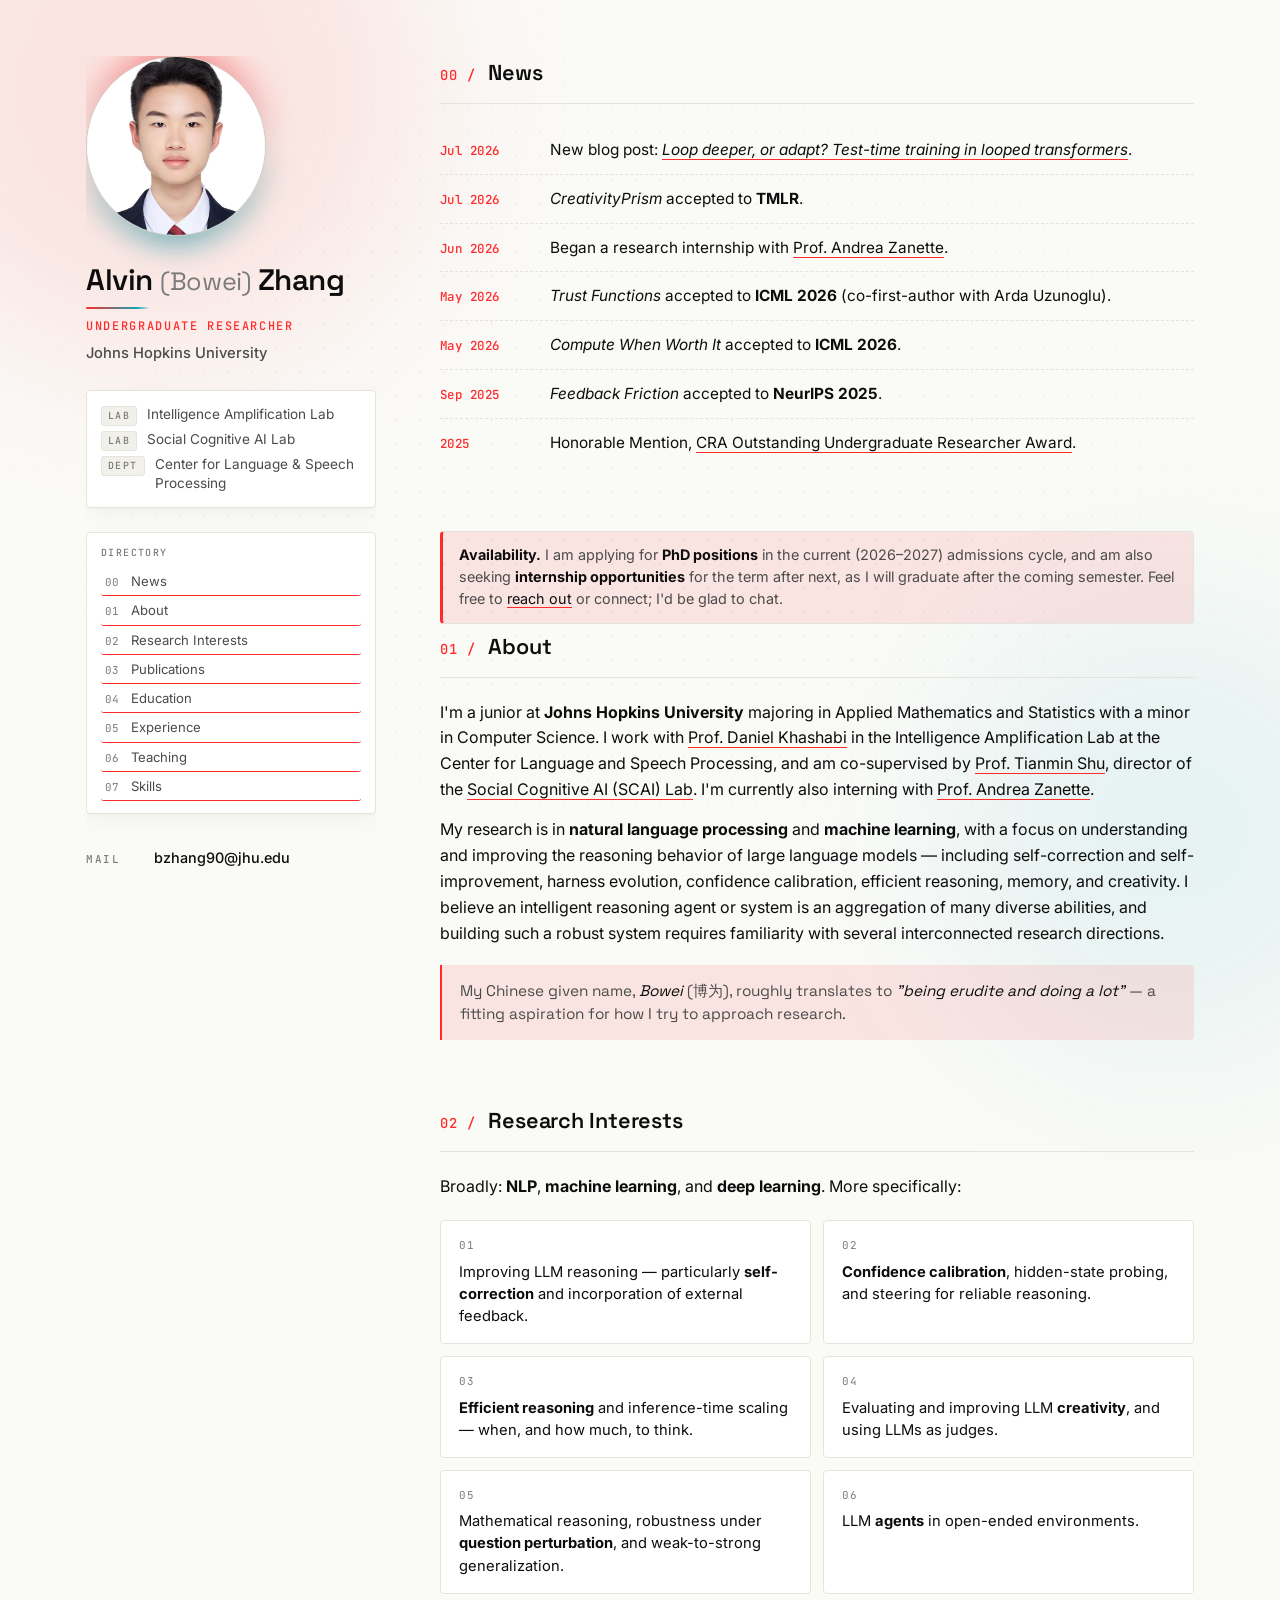
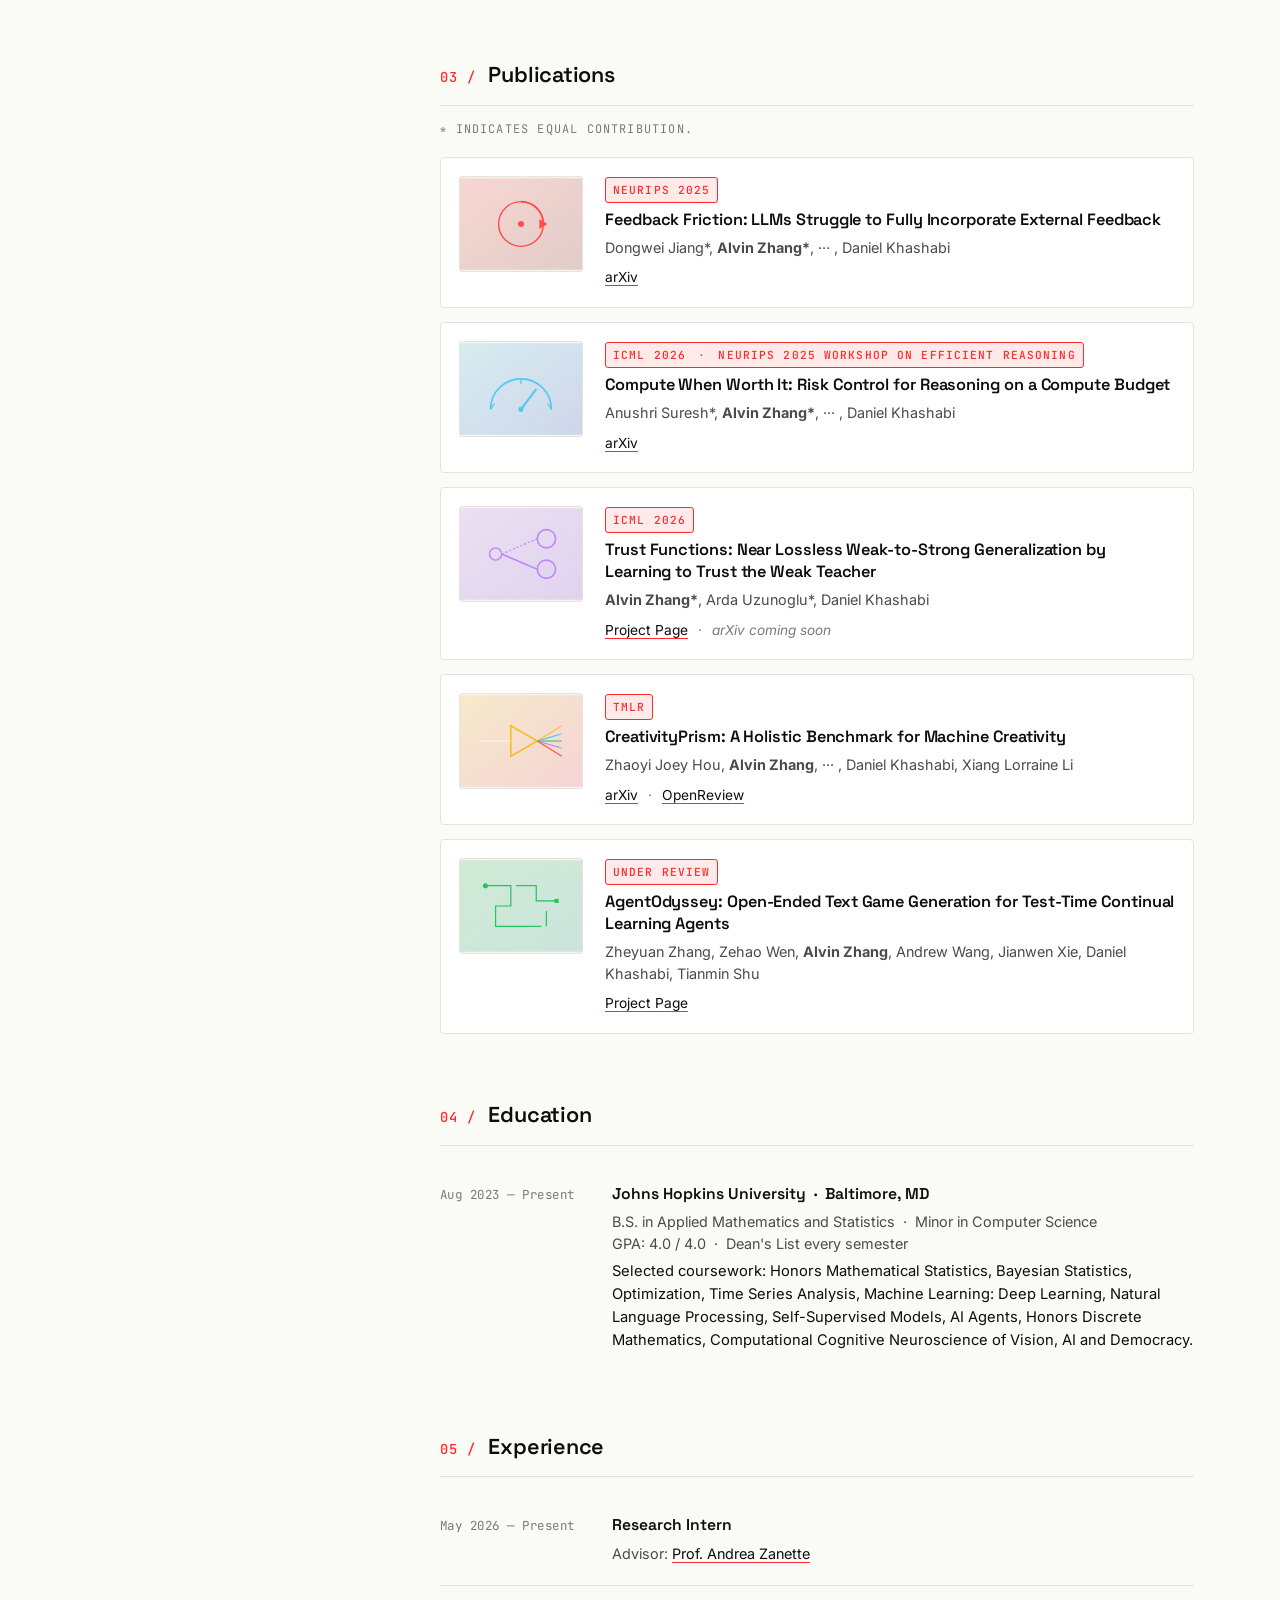
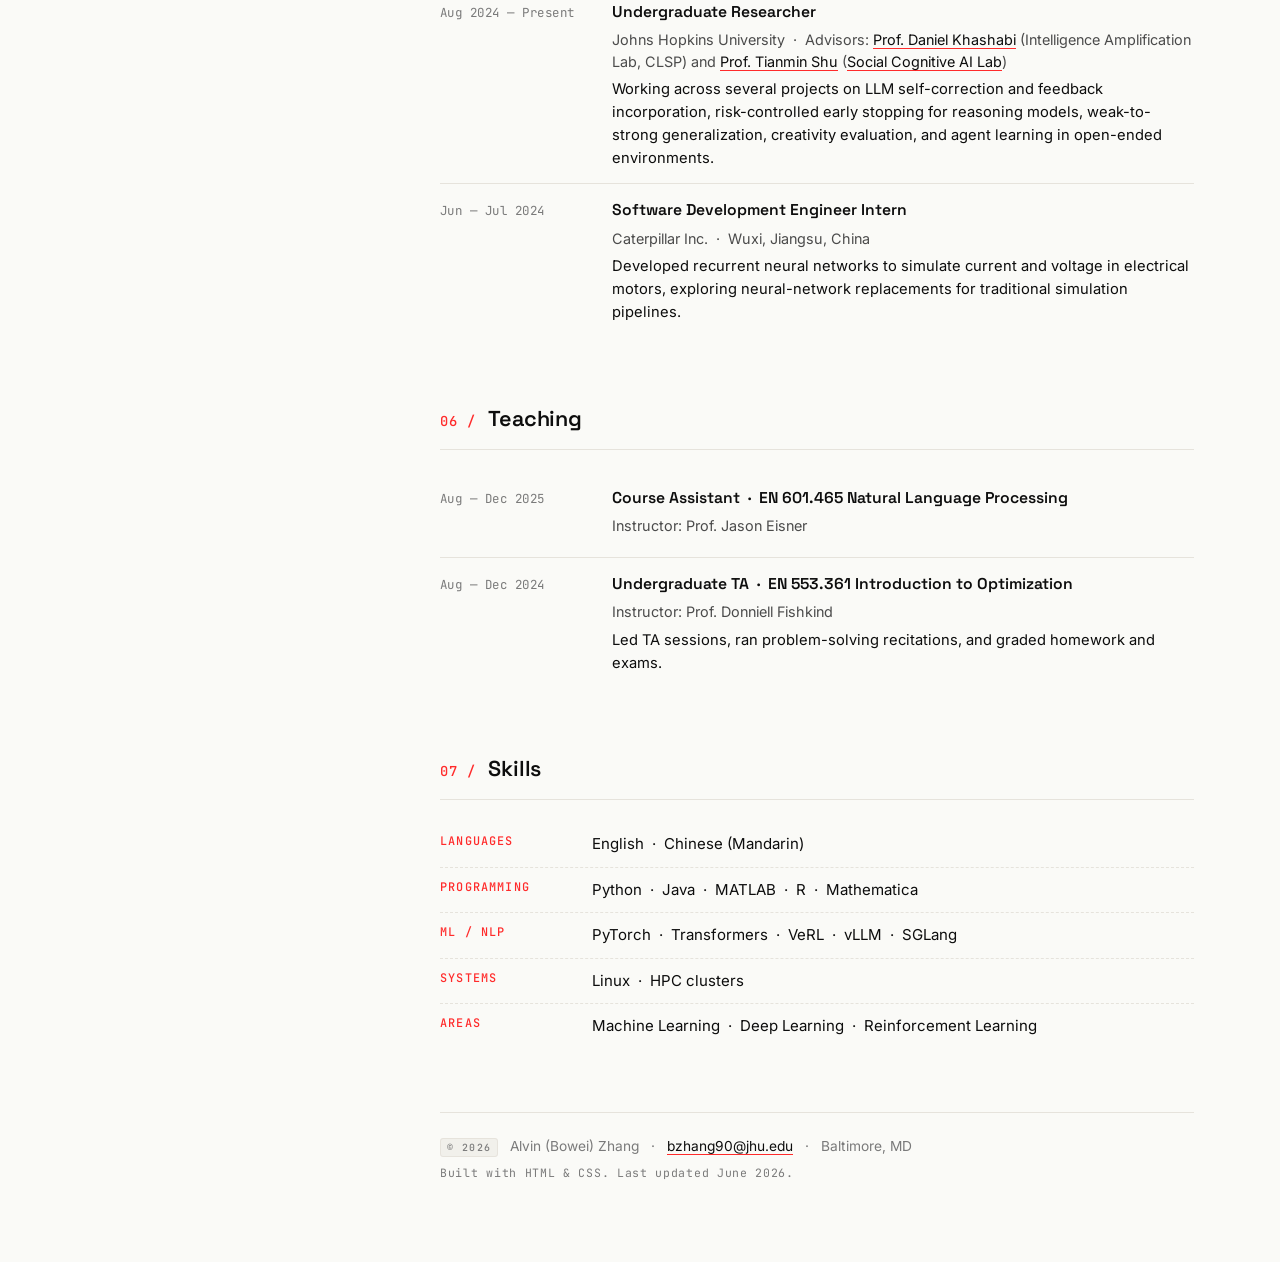
==== commit afd1a8e7: "Make the looped-TTT blog visible: News entry + deploy final version Add a News item linking blog/loo" ====
--- a/index.html
+++ b/index.html
@@ -128,6 +128,13 @@
                 </div>
 
                 <ul class="news-list">
+                    <li class="news-item">
+                        <span class="news-date">Jul 2026</span>
+                        <span class="news-text">
+                            New blog post:
+                            <a href="blog/looped-ttt.html"><em>Loop deeper, or adapt? Test-time training in looped transformers</em></a>.
+                        </span>
+                    </li>
                     <li class="news-item">
                         <span class="news-date">Jul 2026</span>
                         <span class="news-text">
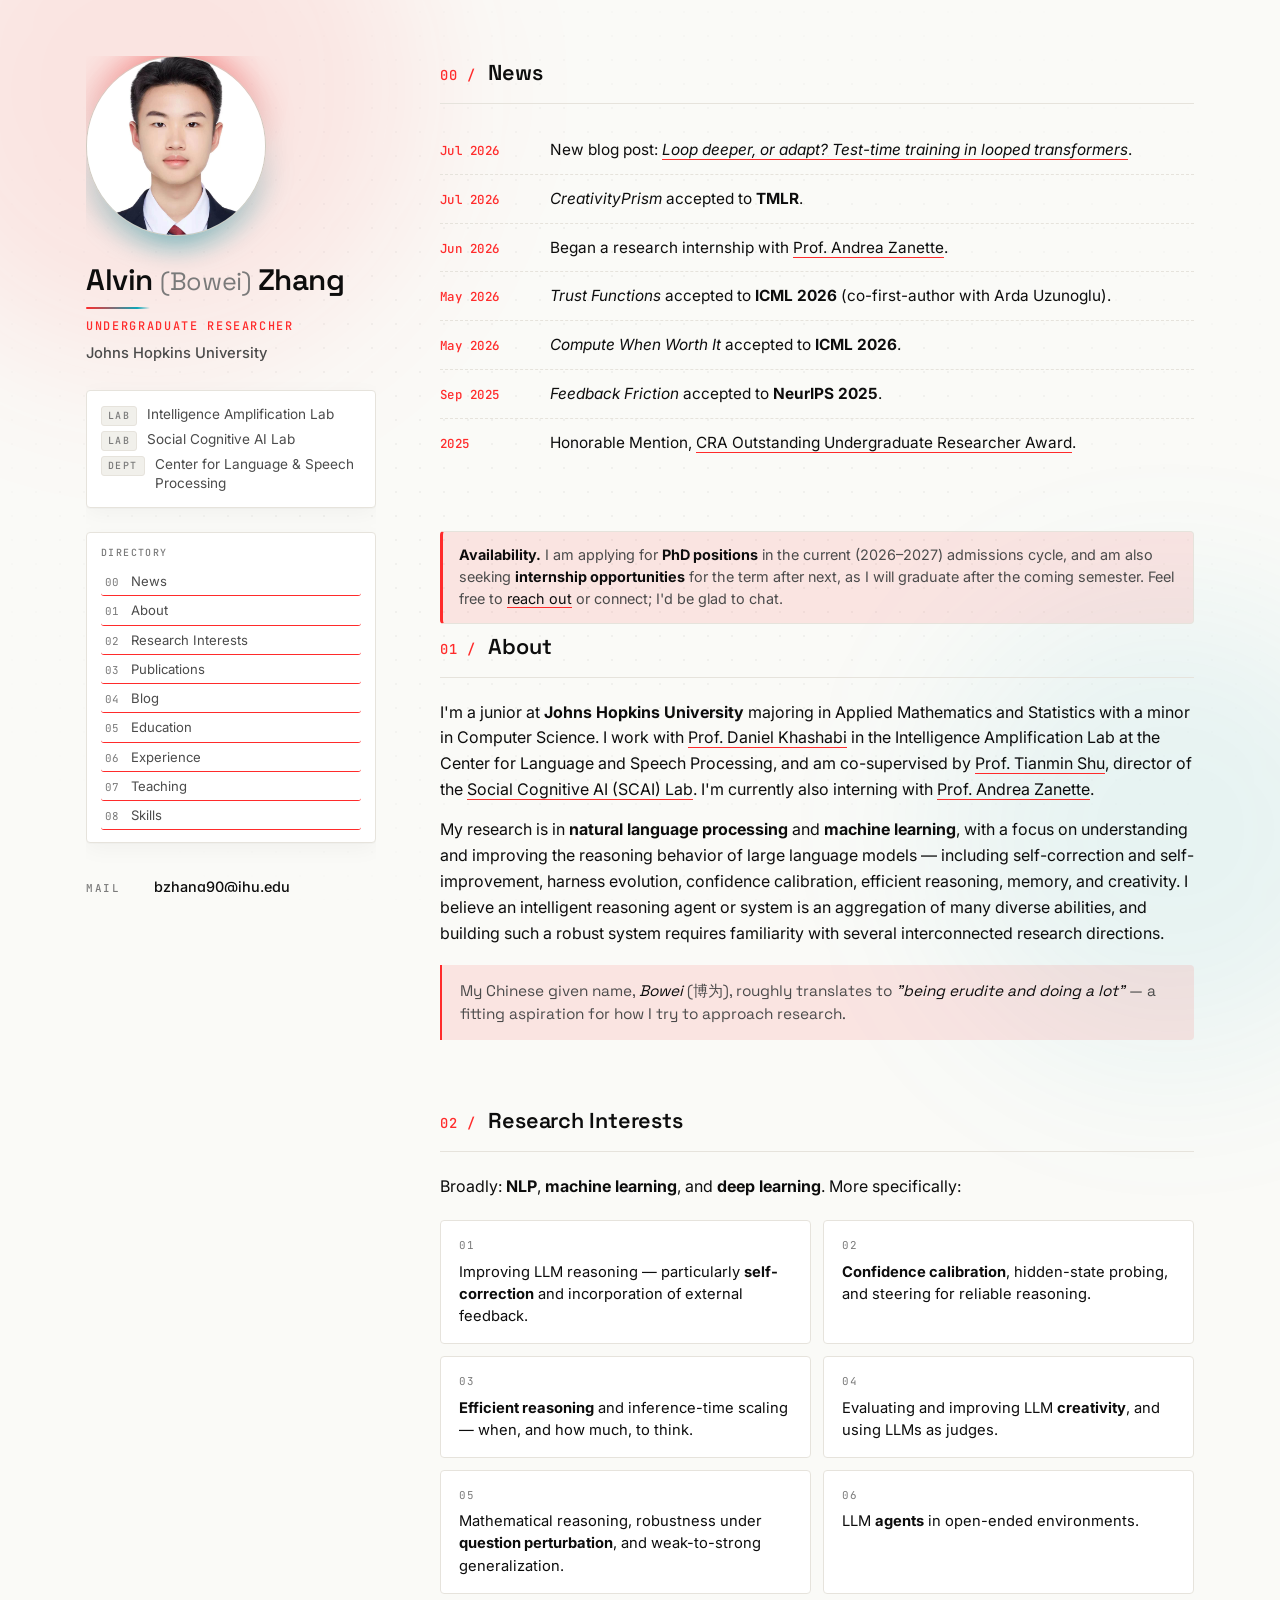
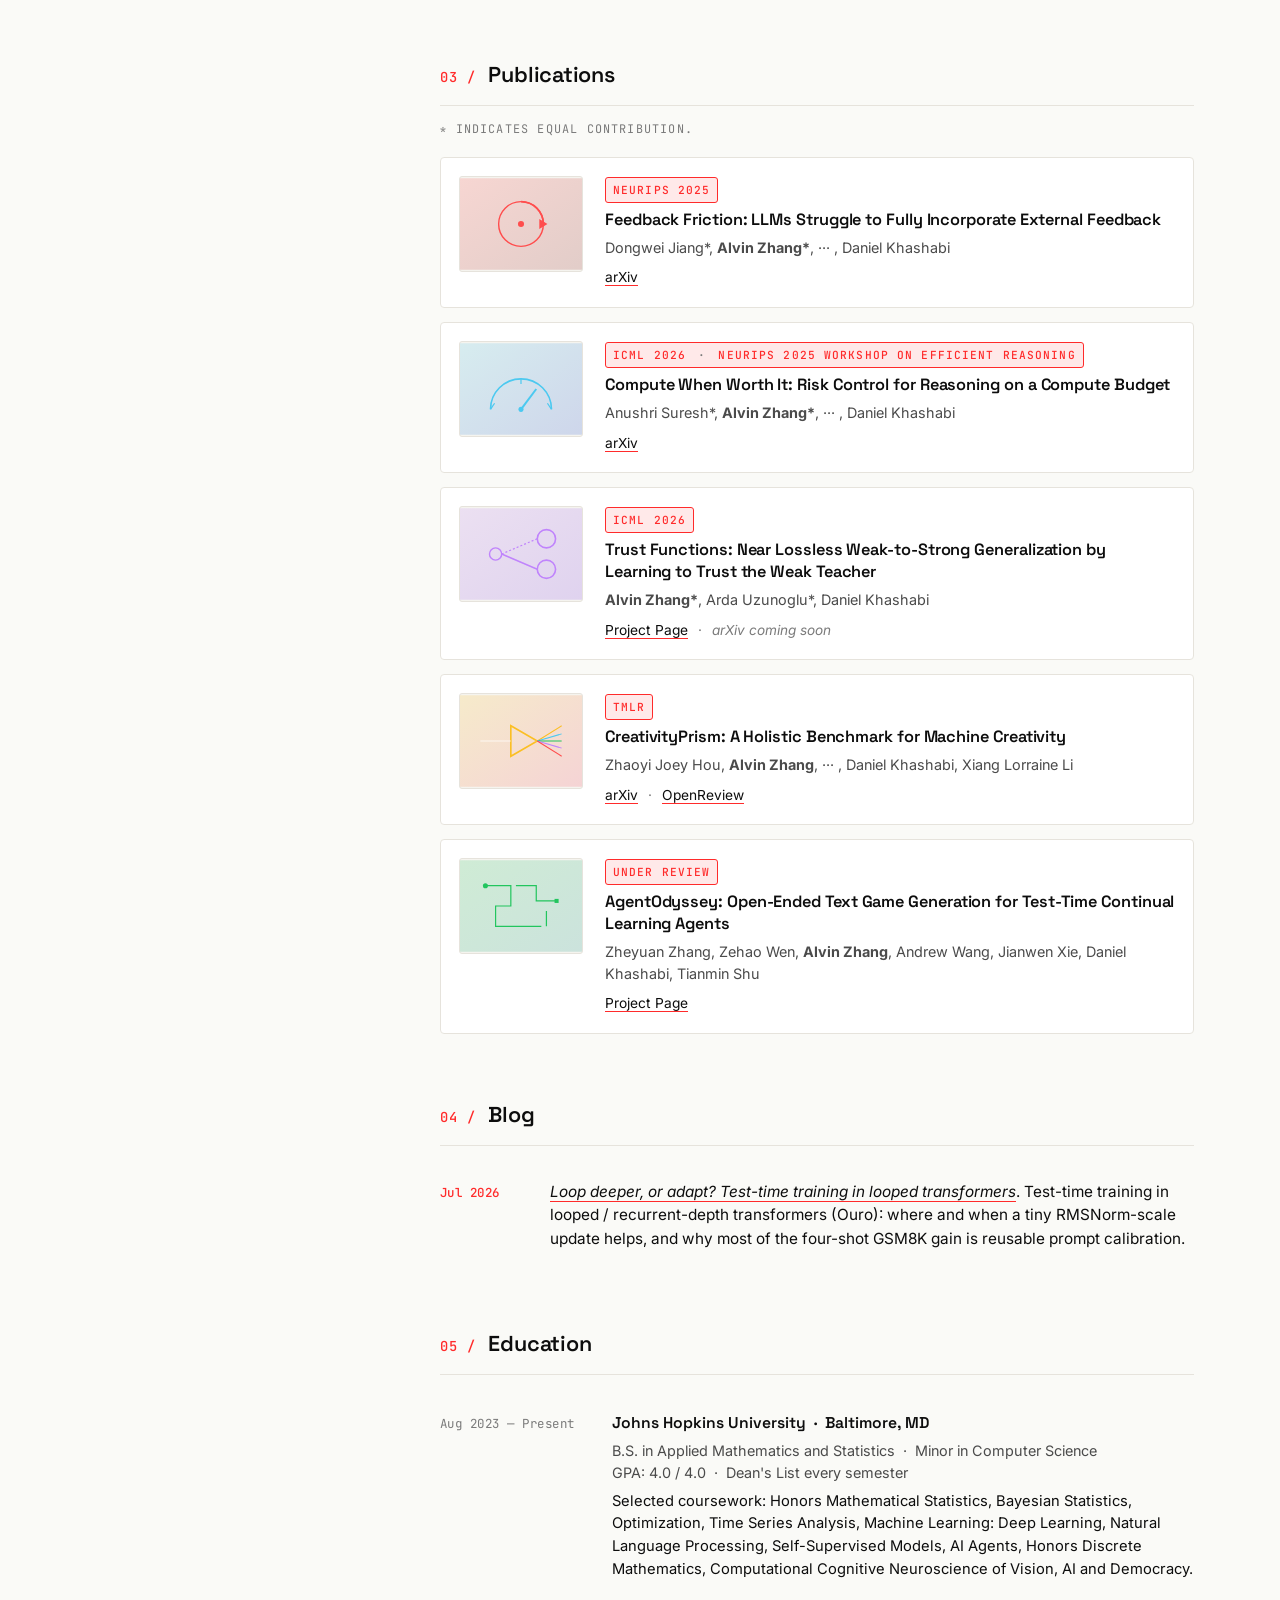
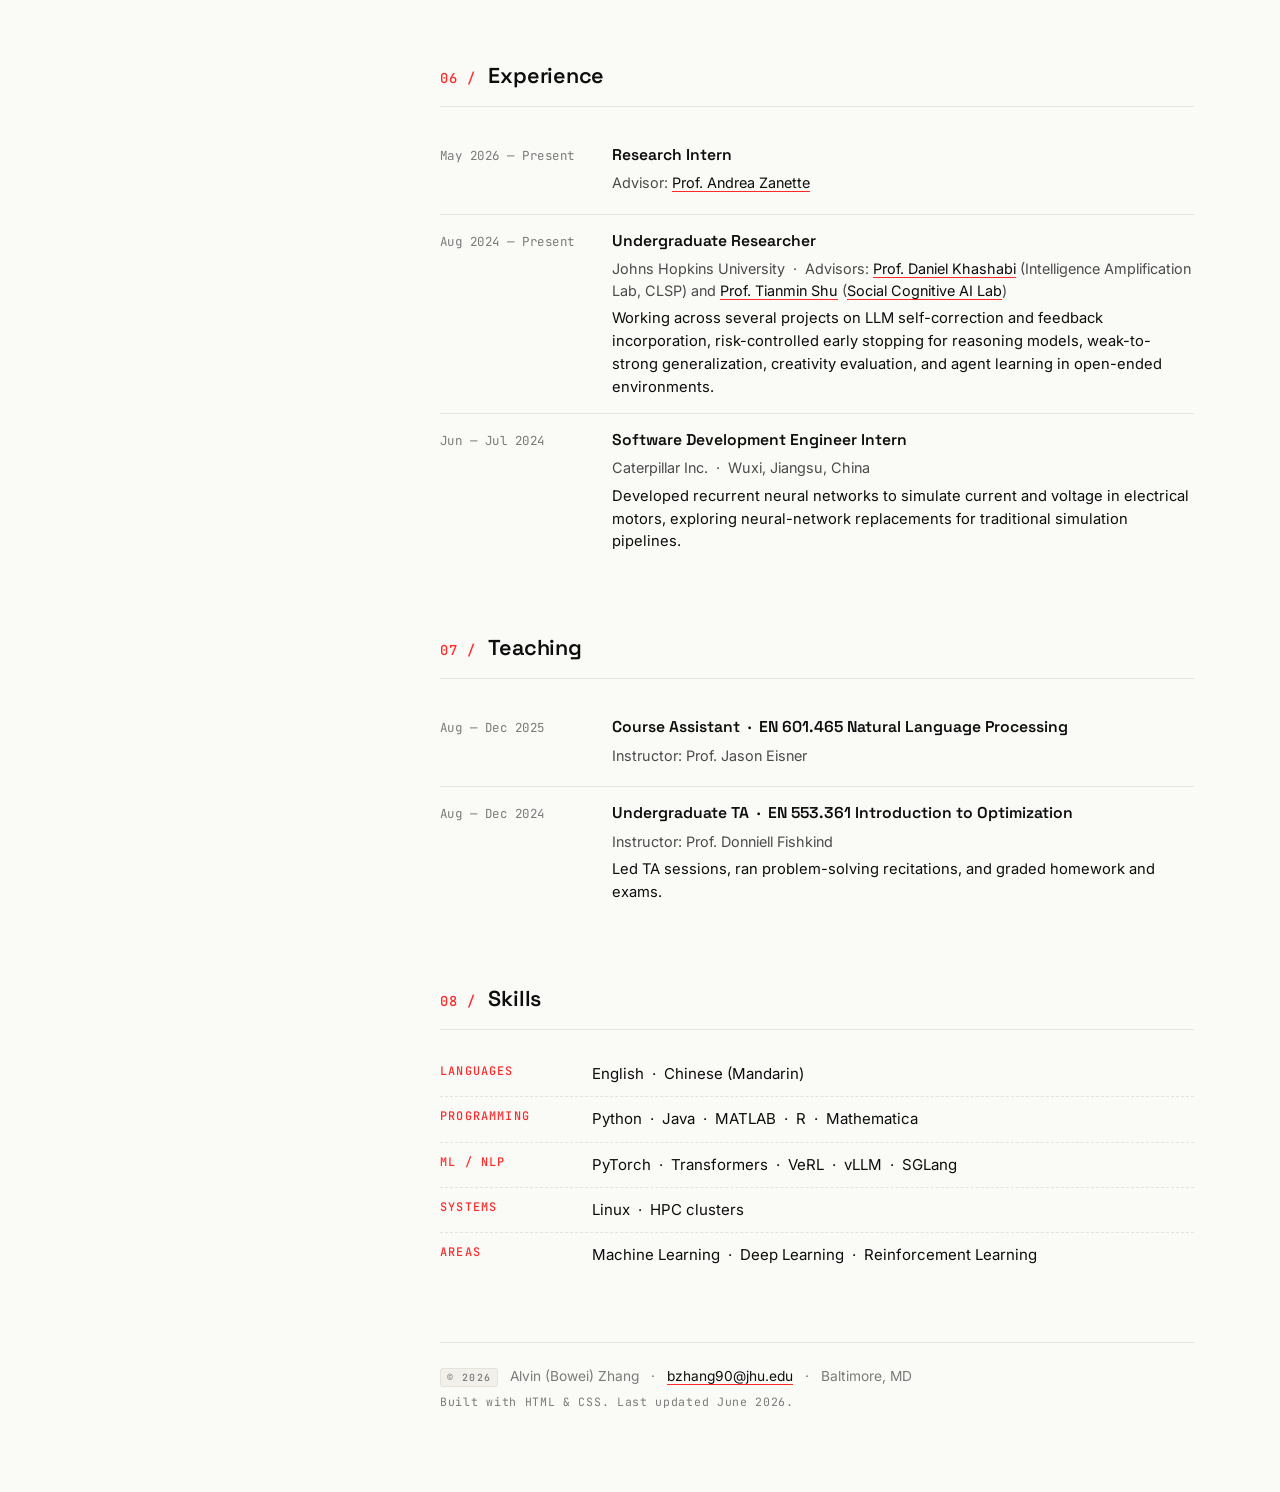
==== commit 226cd7b8: "Add a Blog section (04) to the homepage for research writing New "Blog" section after Publications, " ====
--- a/index.html
+++ b/index.html
@@ -78,10 +78,11 @@
                     <a href="#about"><span class="n">01</span> About</a>
                     <a href="#interests"><span class="n">02</span> Research Interests</a>
                     <a href="#publications"><span class="n">03</span> Publications</a>
-                    <a href="#education"><span class="n">04</span> Education</a>
-                    <a href="#experience"><span class="n">05</span> Experience</a>
-                    <a href="#teaching"><span class="n">06</span> Teaching</a>
-                    <a href="#skills"><span class="n">07</span> Skills</a>
+                    <a href="#blog"><span class="n">04</span> Blog</a>
+                    <a href="#education"><span class="n">05</span> Education</a>
+                    <a href="#experience"><span class="n">06</span> Experience</a>
+                    <a href="#teaching"><span class="n">07</span> Teaching</a>
+                    <a href="#skills"><span class="n">08</span> Skills</a>
                 </nav>
 
                 <div class="contact-block">
@@ -430,10 +431,29 @@
 
             </section>
 
+            <!-- ============================ BLOG ============================ -->
+            <section class="section" id="blog">
+                <div class="section-head">
+                    <span class="section-num">04 /</span>
+                    <h2 class="section-title">Blog</h2>
+                </div>
+
+                <ul class="news-list">
+                    <li class="news-item">
+                        <span class="news-date">Jul 2026</span>
+                        <span class="news-text">
+                            <a href="blog/looped-ttt.html"><em>Loop deeper, or adapt? Test-time training in looped transformers</em></a>.
+                            Test-time training in looped / recurrent-depth transformers (Ouro): where and when a tiny
+                            RMSNorm-scale update helps, and why most of the four-shot GSM8K gain is reusable prompt calibration.
+                        </span>
+                    </li>
+                </ul>
+            </section>
+
             <!-- ============================ EDUCATION ============================ -->
             <section class="section" id="education">
                 <div class="section-head">
-                    <span class="section-num">04 /</span>
+                    <span class="section-num">05 /</span>
                     <h2 class="section-title">Education</h2>
                 </div>
 
@@ -458,7 +478,7 @@
             <!-- ============================ EXPERIENCE ============================ -->
             <section class="section" id="experience">
                 <div class="section-head">
-                    <span class="section-num">05 /</span>
+                    <span class="section-num">06 /</span>
                     <h2 class="section-title">Experience</h2>
                 </div>
 
@@ -508,7 +528,7 @@
             <!-- ============================ TEACHING ============================ -->
             <section class="section" id="teaching">
                 <div class="section-head">
-                    <span class="section-num">06 /</span>
+                    <span class="section-num">07 /</span>
                     <h2 class="section-title">Teaching</h2>
                 </div>
 
@@ -533,7 +553,7 @@
             <!-- ============================ SKILLS ============================ -->
             <section class="section" id="skills">
                 <div class="section-head">
-                    <span class="section-num">07 /</span>
+                    <span class="section-num">08 /</span>
                     <h2 class="section-title">Skills</h2>
                 </div>
 
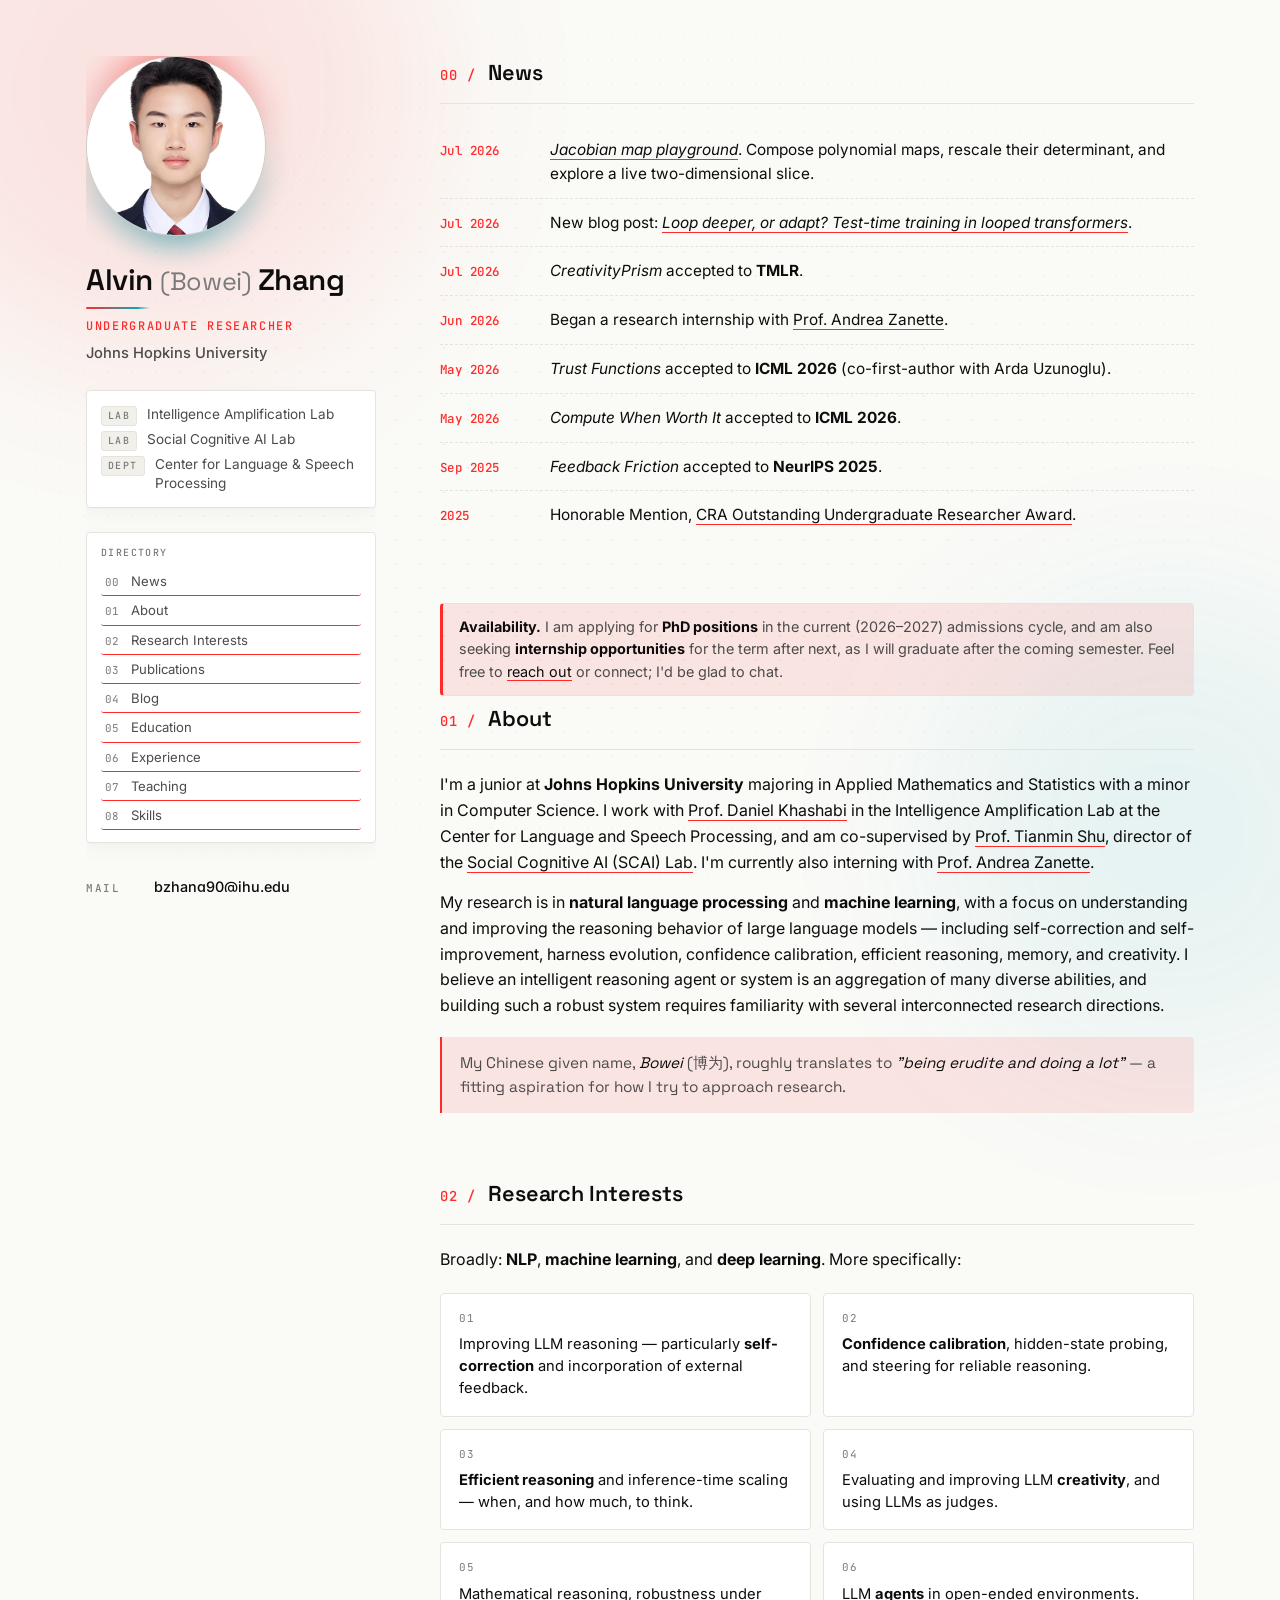
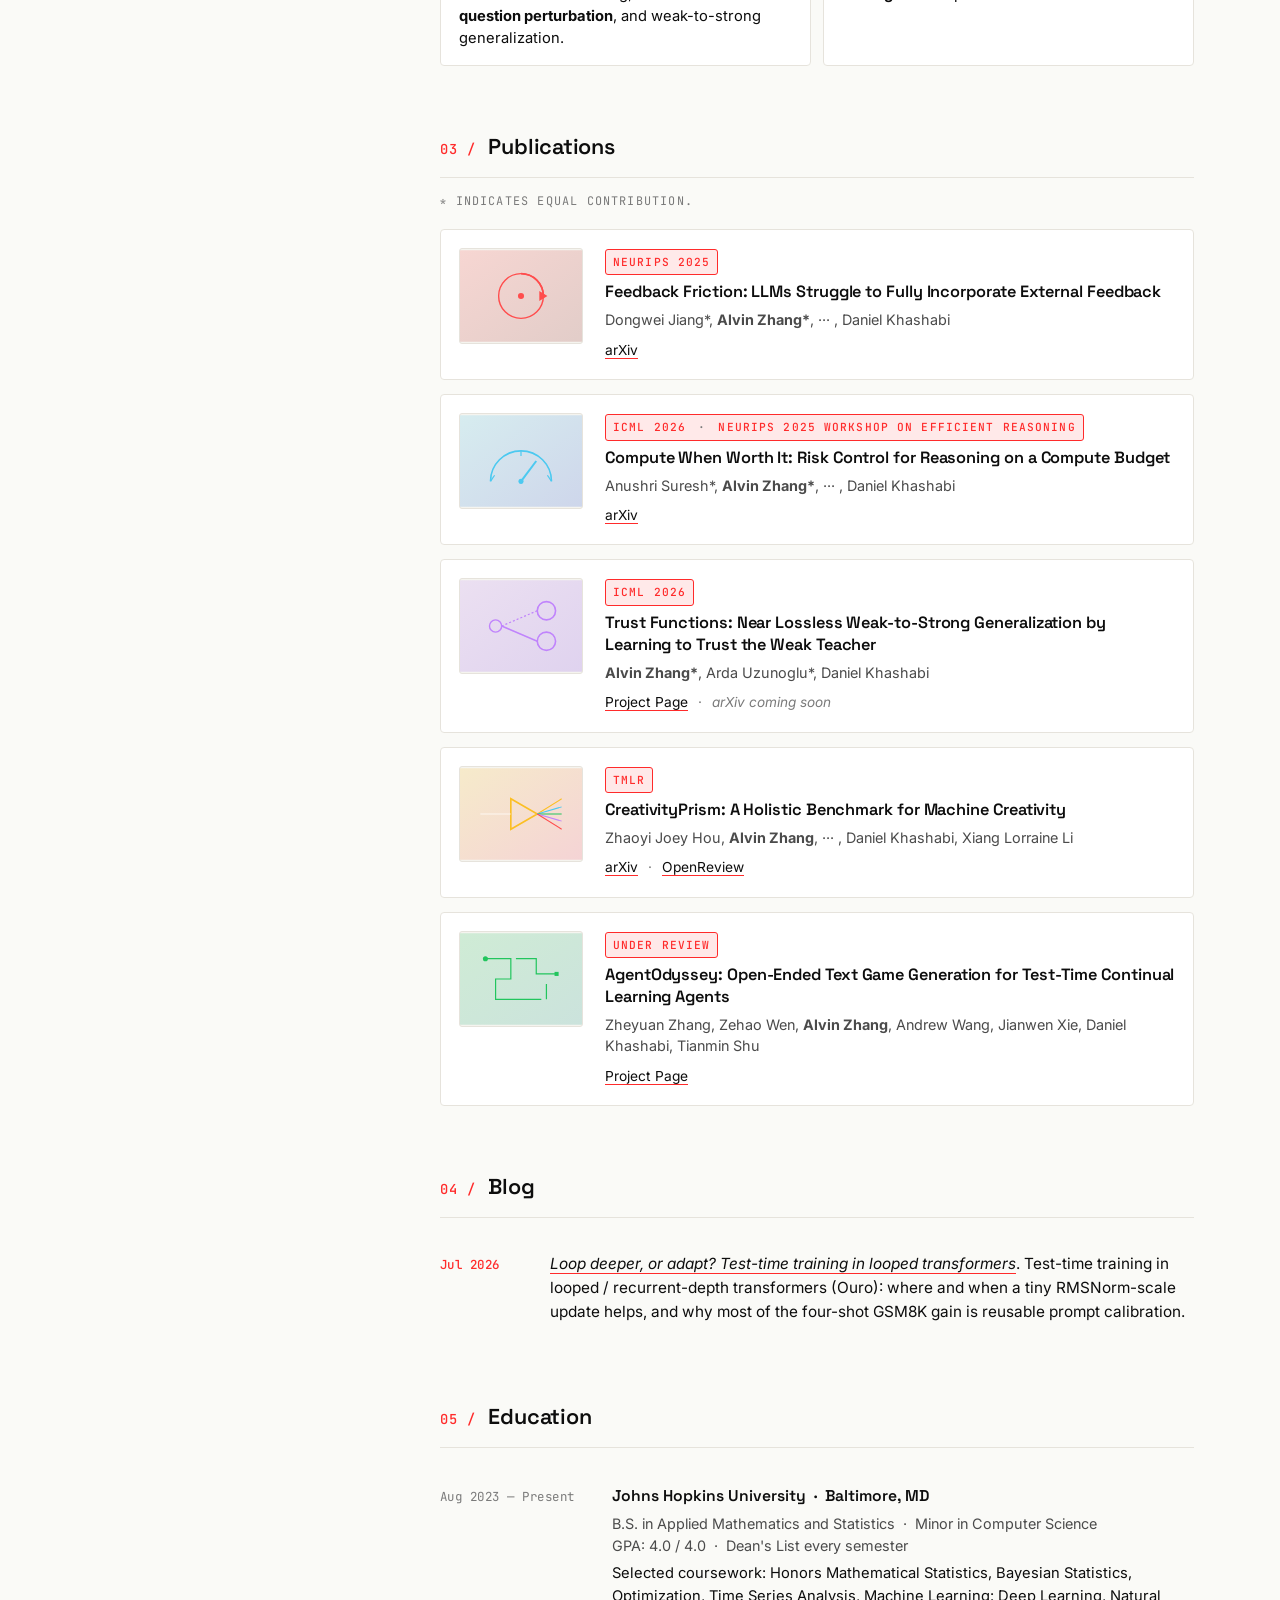
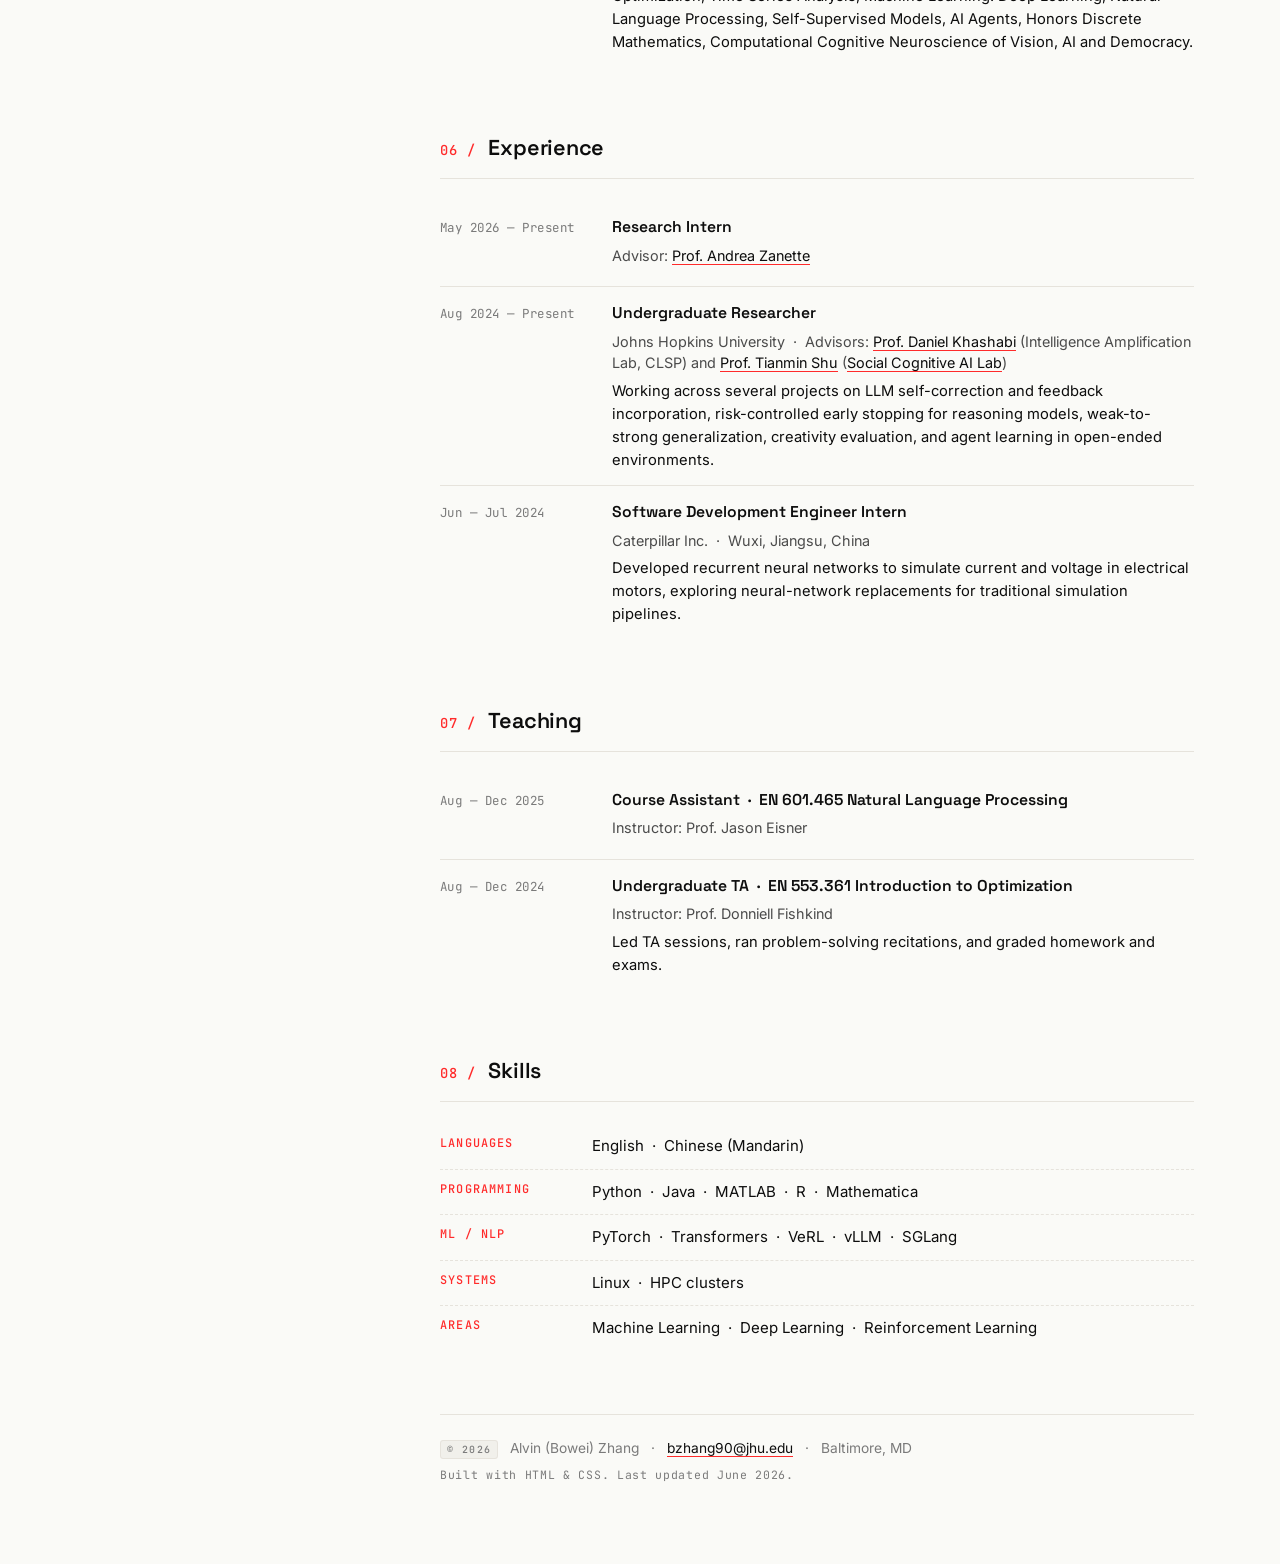
==== commit 46f1f7a6: "Add Jacobian map playground" ====
--- a/index.html
+++ b/index.html
@@ -129,6 +129,13 @@
                 </div>
 
                 <ul class="news-list">
+                    <li class="news-item">
+                        <span class="news-date">Jul 2026</span>
+                        <span class="news-text">
+                            <a href="jacobian-playground/"><em>Jacobian map playground</em></a>.
+                            Compose polynomial maps, rescale their determinant, and explore a live two-dimensional slice.
+                        </span>
+                    </li>
                     <li class="news-item">
                         <span class="news-date">Jul 2026</span>
                         <span class="news-text">
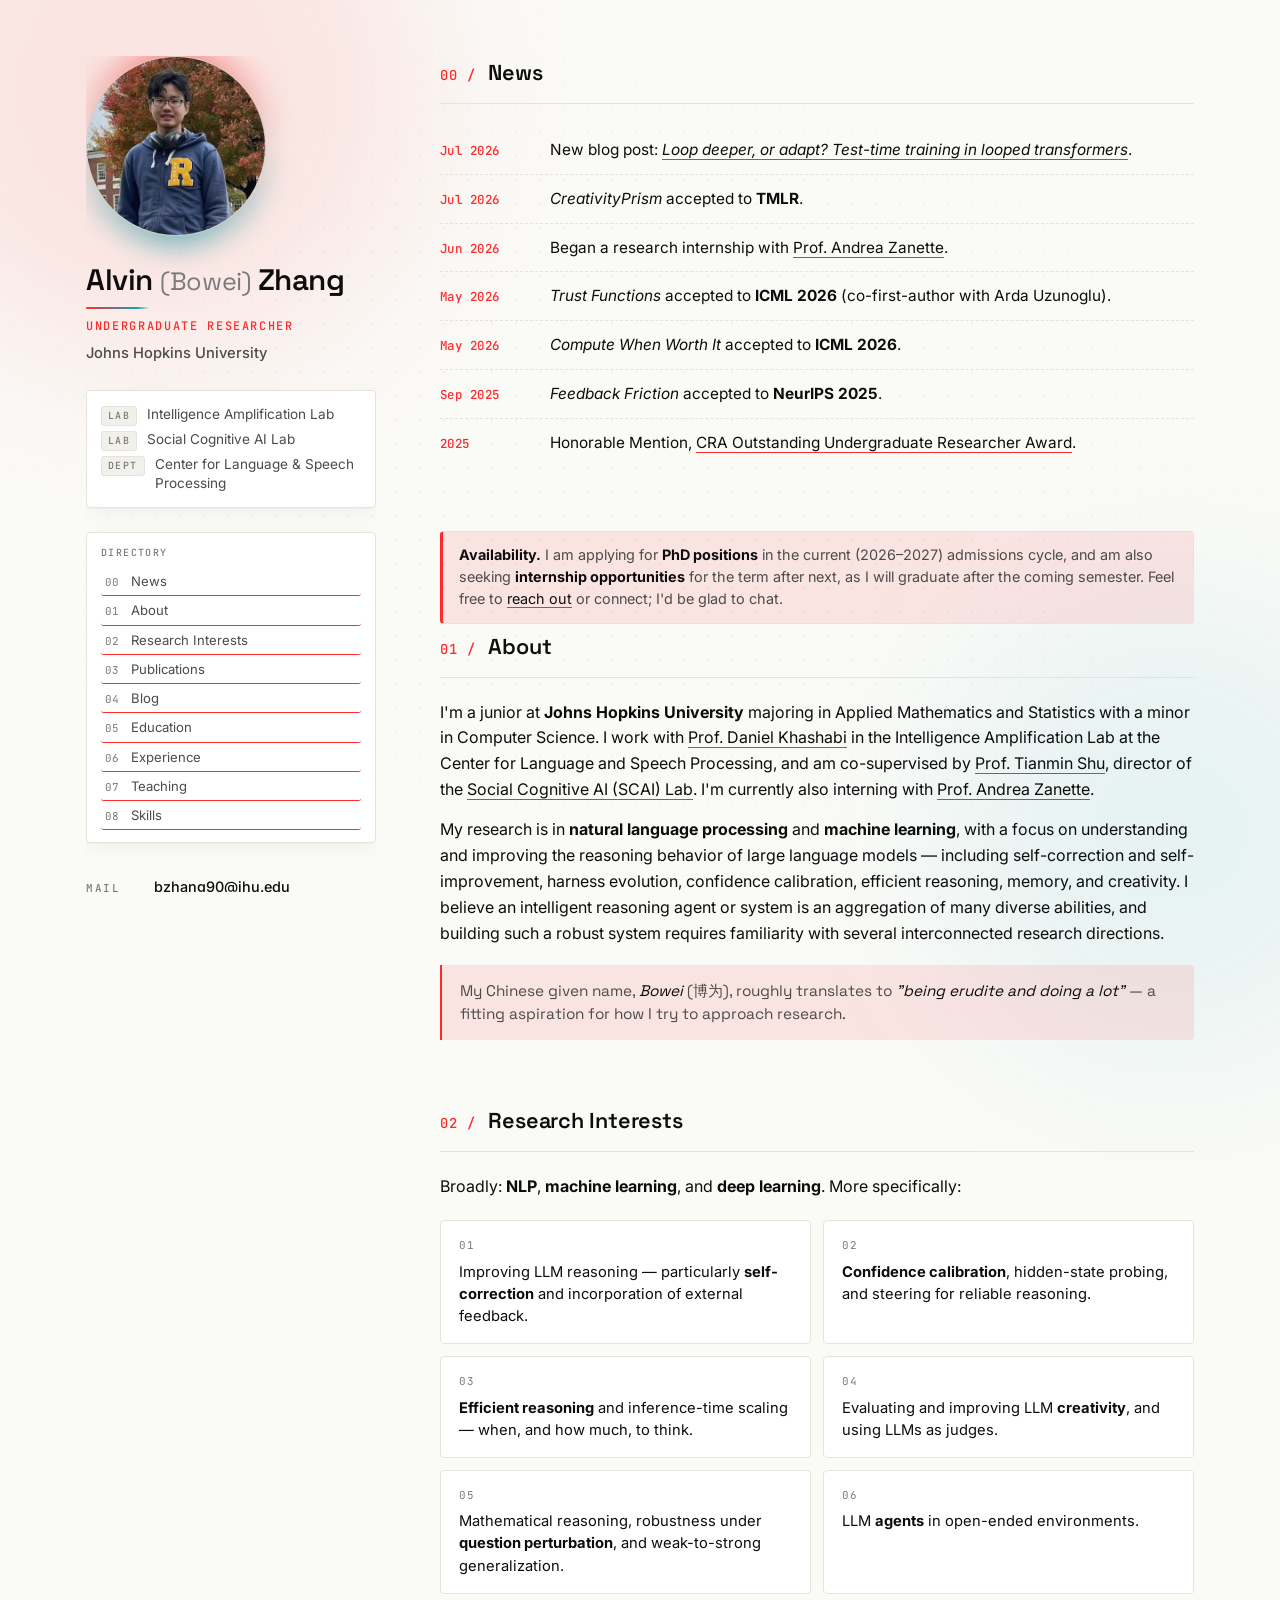
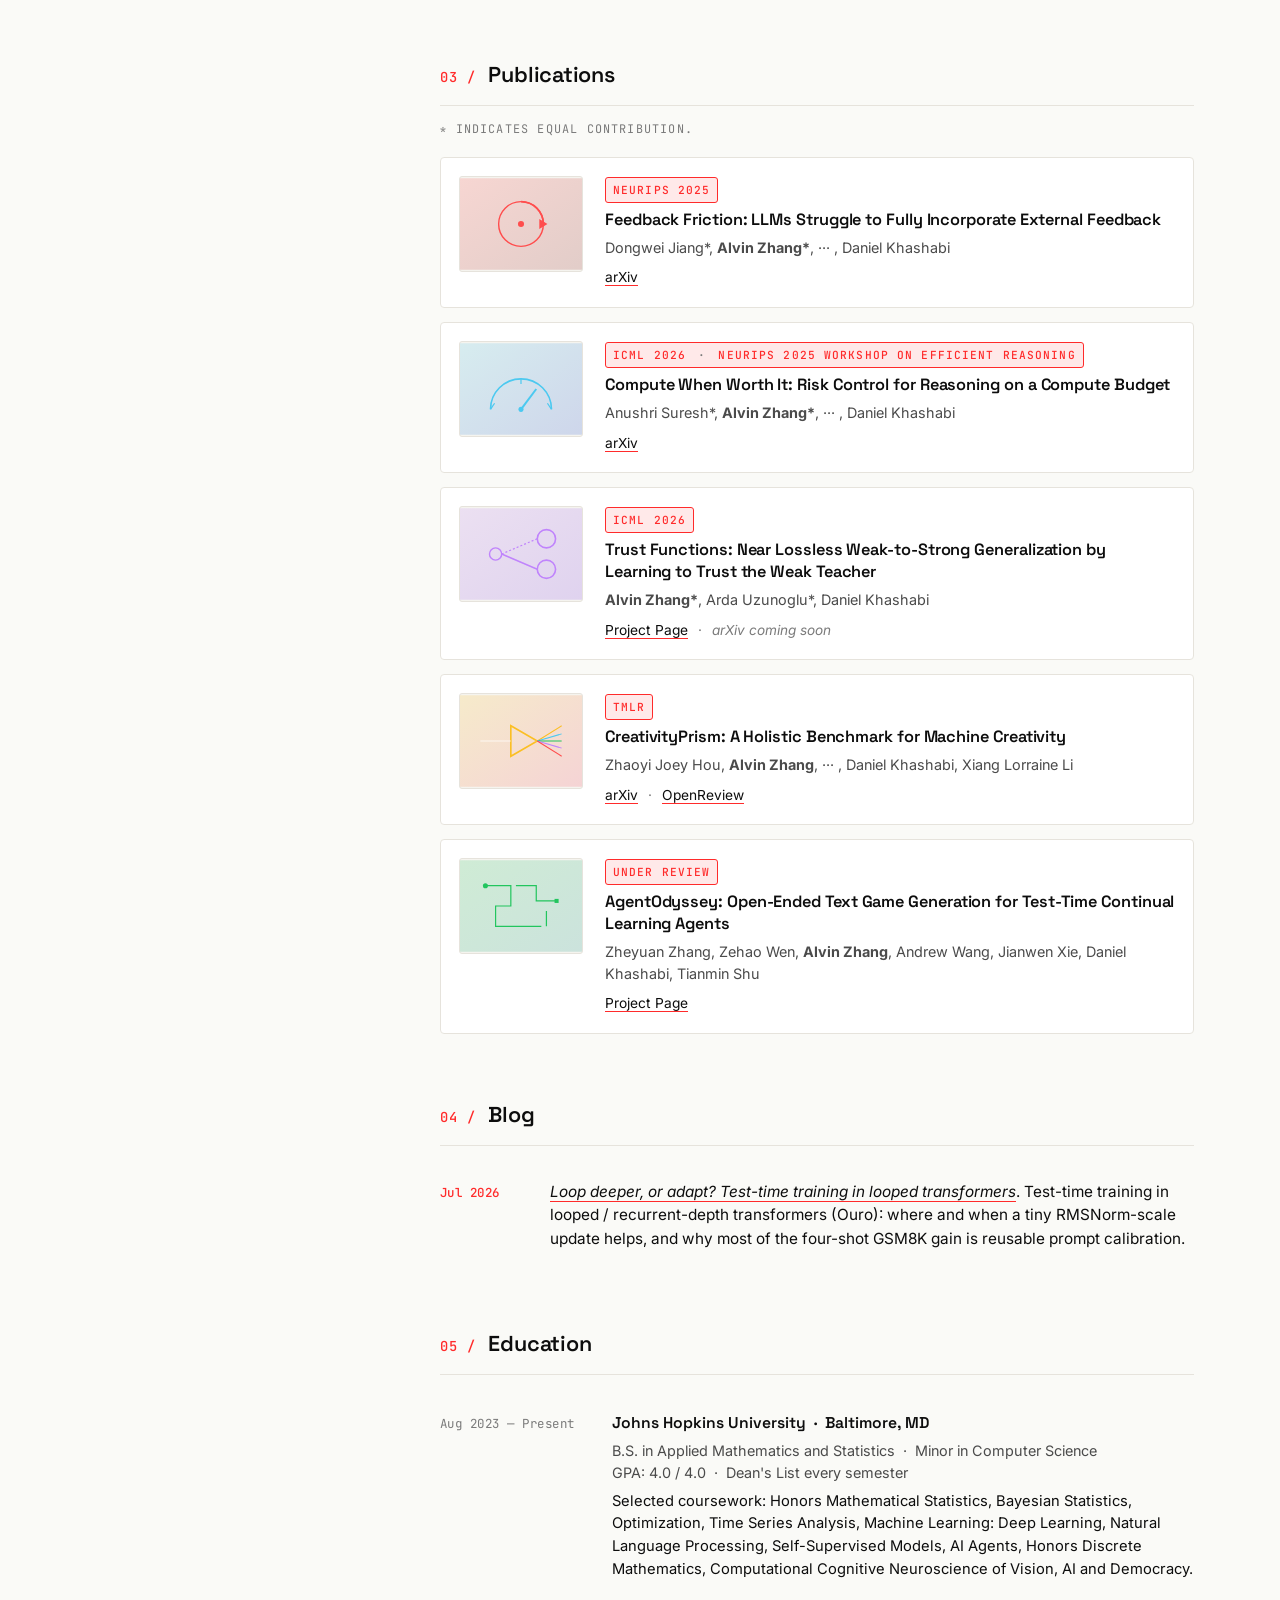
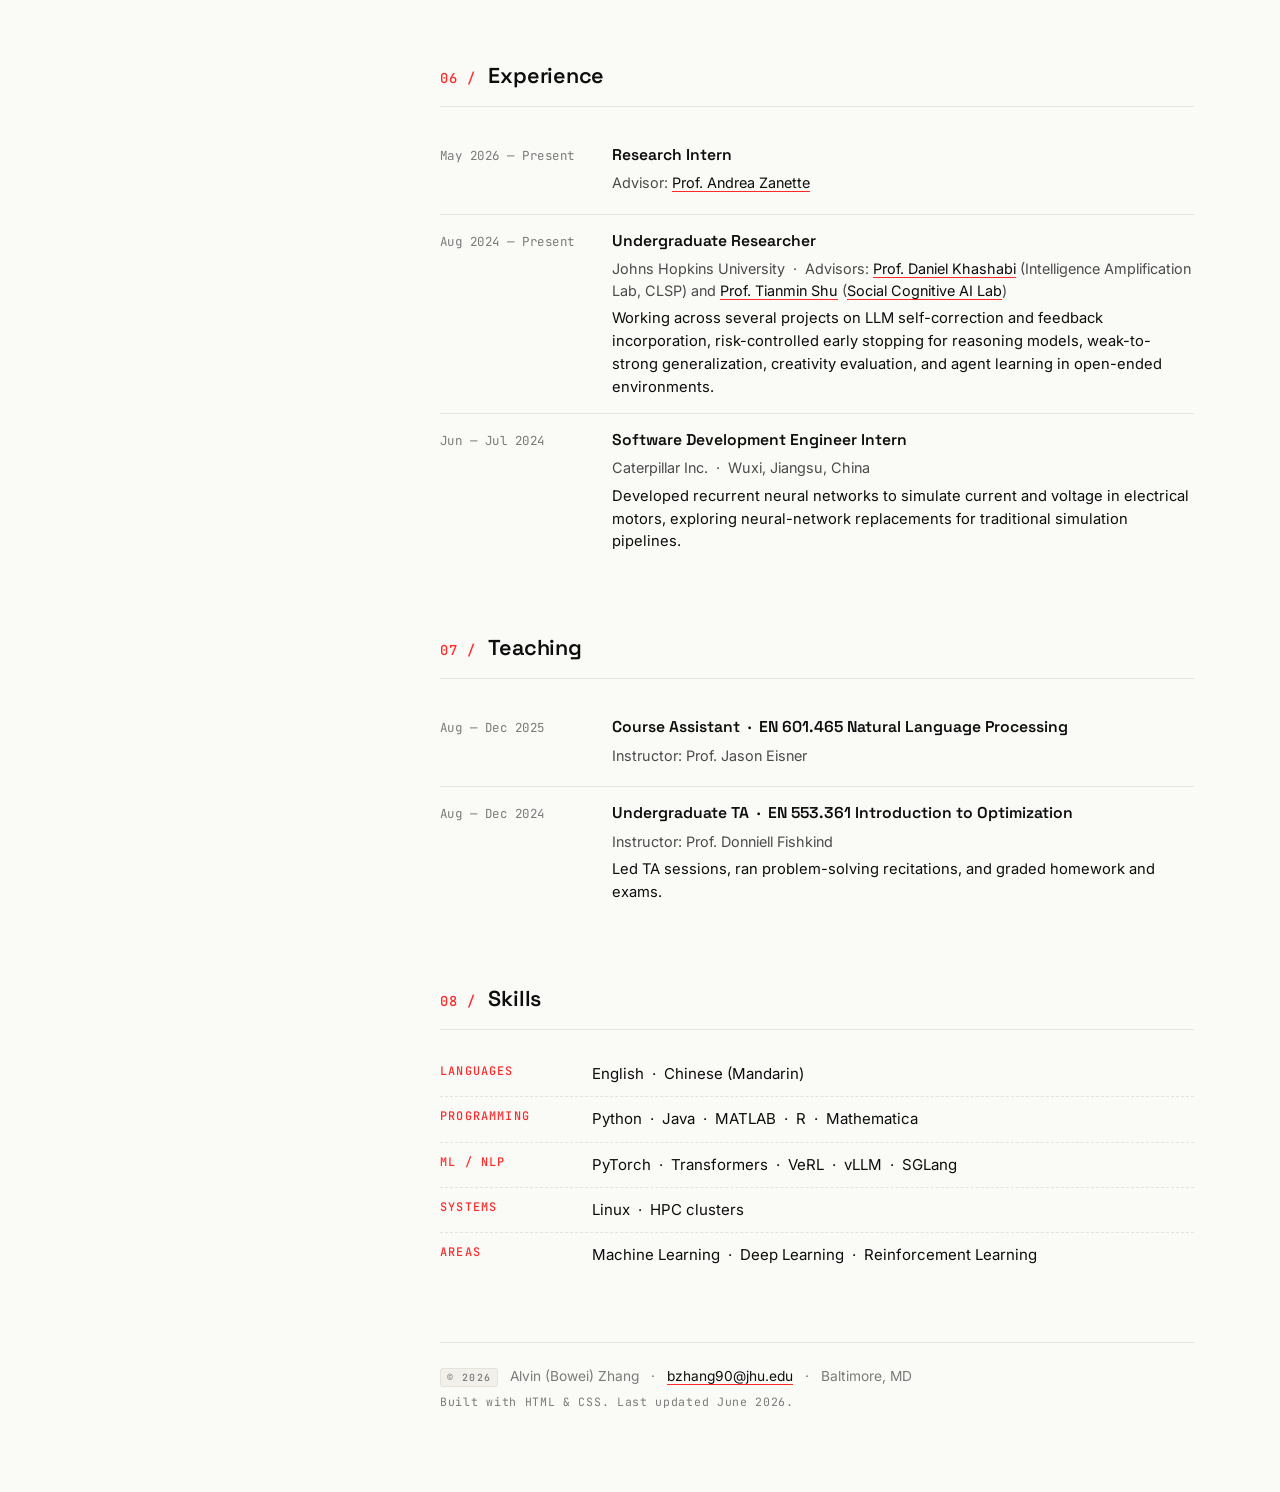
==== commit 2cad0712: "Swap headshot for natural upper-body crop (photo.jpg) Co-Authored-By: Claude Opus 4.8 (1M context) <" ====
--- a/index.html
+++ b/index.html
@@ -12,11 +12,11 @@
     <meta property="og:title" content="Alvin (Bowei) Zhang">
     <meta property="og:description" content="Undergraduate researcher at Johns Hopkins University working on LLM reasoning, self-correction, and efficient inference.">
     <meta property="og:url" content="https://alvinzh04.github.io">
-    <meta property="og:image" content="https://alvinzh04.github.io/docph.jpg">
+    <meta property="og:image" content="https://alvinzh04.github.io/photo.jpg">
     <meta name="twitter:card" content="summary_large_image">
     <meta name="twitter:title" content="Alvin (Bowei) Zhang">
     <meta name="twitter:description" content="Undergraduate researcher at Johns Hopkins University working on LLM reasoning, self-correction, and efficient inference.">
-    <meta name="twitter:image" content="https://alvinzh04.github.io/docph.jpg">
+    <meta name="twitter:image" content="https://alvinzh04.github.io/photo.jpg">
 
     <!-- Favicon — monogram tile -->
     <link rel="icon" type="image/svg+xml" href="data:image/svg+xml,%3Csvg xmlns='http://www.w3.org/2000/svg' viewBox='0 0 64 64'%3E%3Crect width='64' height='64' rx='10' fill='%23ff2b2b'/%3E%3Ctext x='50%25' y='54%25' text-anchor='middle' dominant-baseline='middle' font-family='Space Grotesk, Inter, sans-serif' font-weight='700' font-size='32' fill='%23ffffff'%3EBZ%3C/text%3E%3C/svg%3E">
@@ -56,7 +56,7 @@
 
                 <div class="photo-wrap">
                     <div class="photo-glow" aria-hidden="true"></div>
-                    <img src="docph.jpg" alt="Alvin (Bowei) Zhang" class="photo">
+                    <img src="photo.jpg" alt="Alvin (Bowei) Zhang" class="photo" width="180" height="180">
                 </div>
 
                 <div class="name-block">
@@ -129,13 +129,6 @@
                 </div>
 
                 <ul class="news-list">
-                    <li class="news-item">
-                        <span class="news-date">Jul 2026</span>
-                        <span class="news-text">
-                            <a href="jacobian-playground/"><em>Jacobian map playground</em></a>.
-                            Compose polynomial maps, rescale their determinant, and explore a live two-dimensional slice.
-                        </span>
-                    </li>
                     <li class="news-item">
                         <span class="news-date">Jul 2026</span>
                         <span class="news-text">
--- a/styles.css
+++ b/styles.css
@@ -197,7 +197,7 @@
     height: 180px;
     border-radius: 50%;
     object-fit: cover;
-    object-position: center 22%;
+    object-position: center;
     border: 1px solid var(--border-strong);
     box-shadow: 0 8px 30px rgba(0,0,0,0.10);
     display: block;
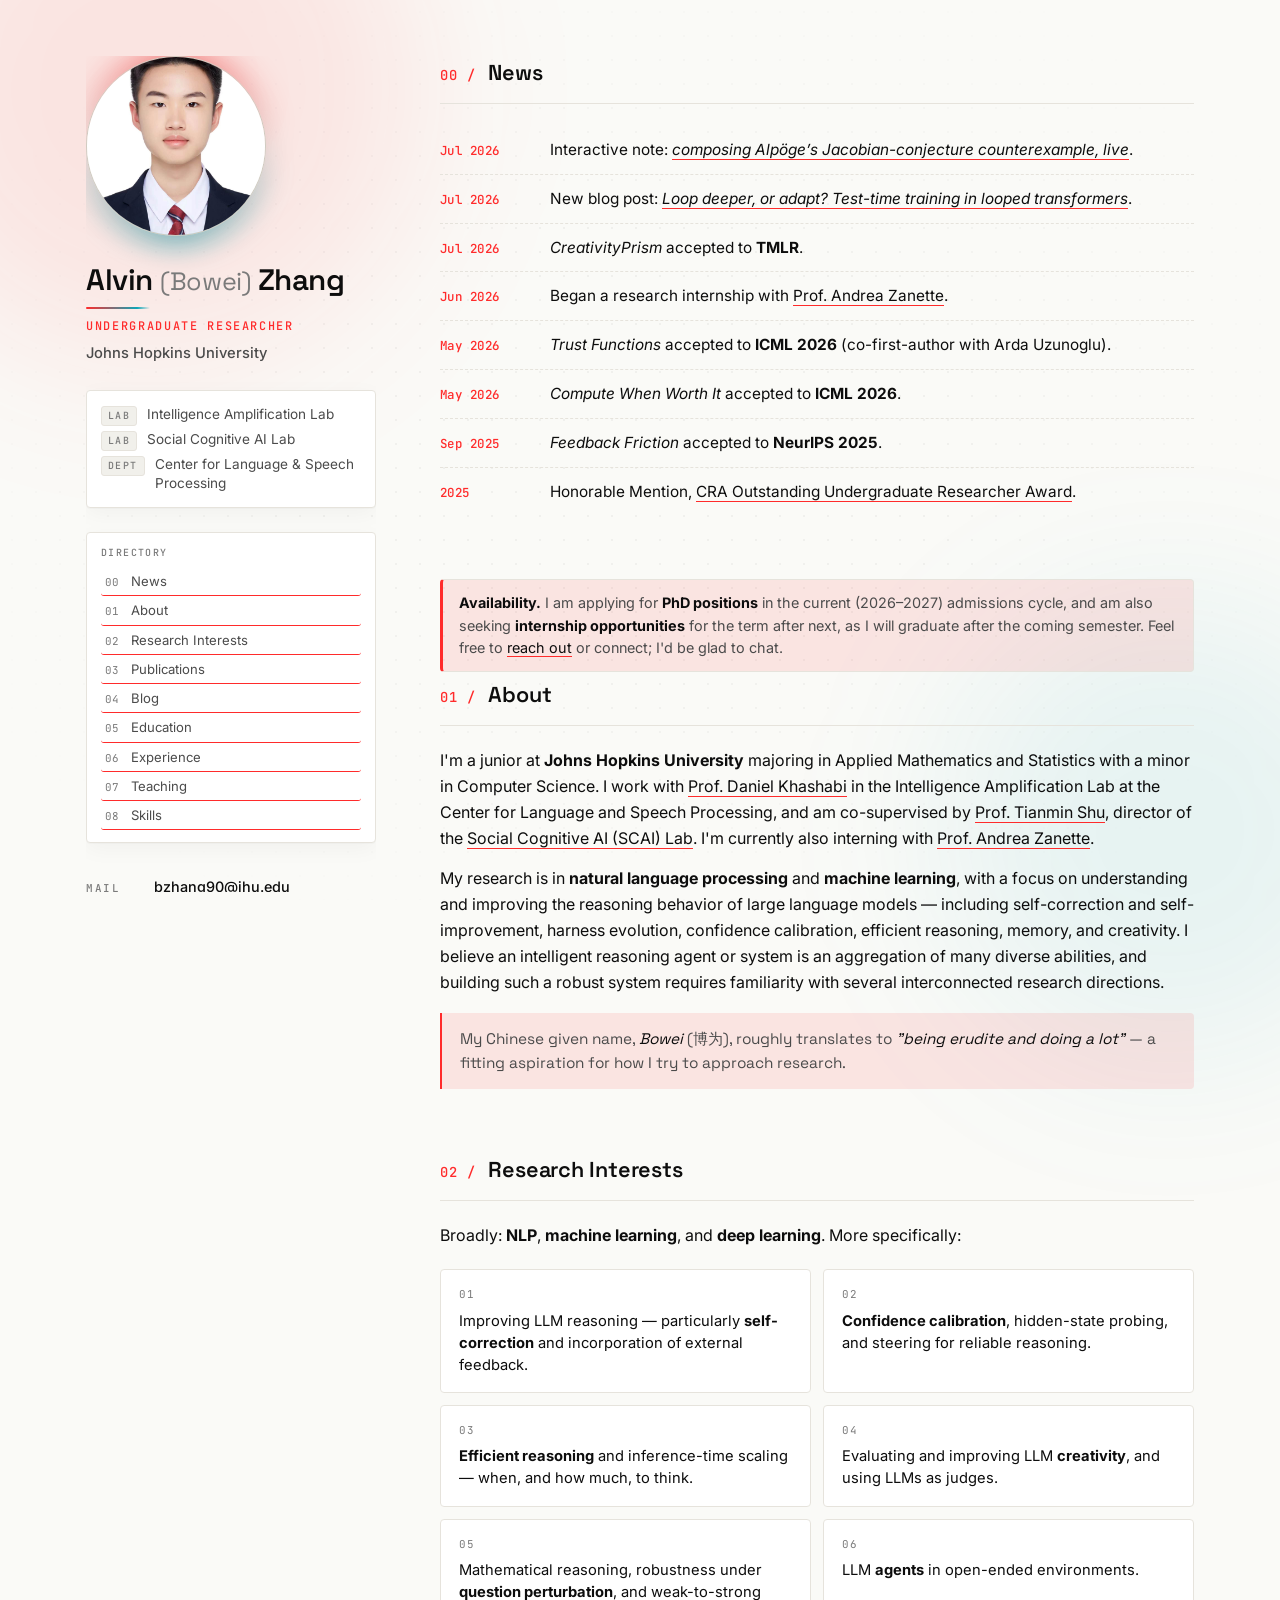
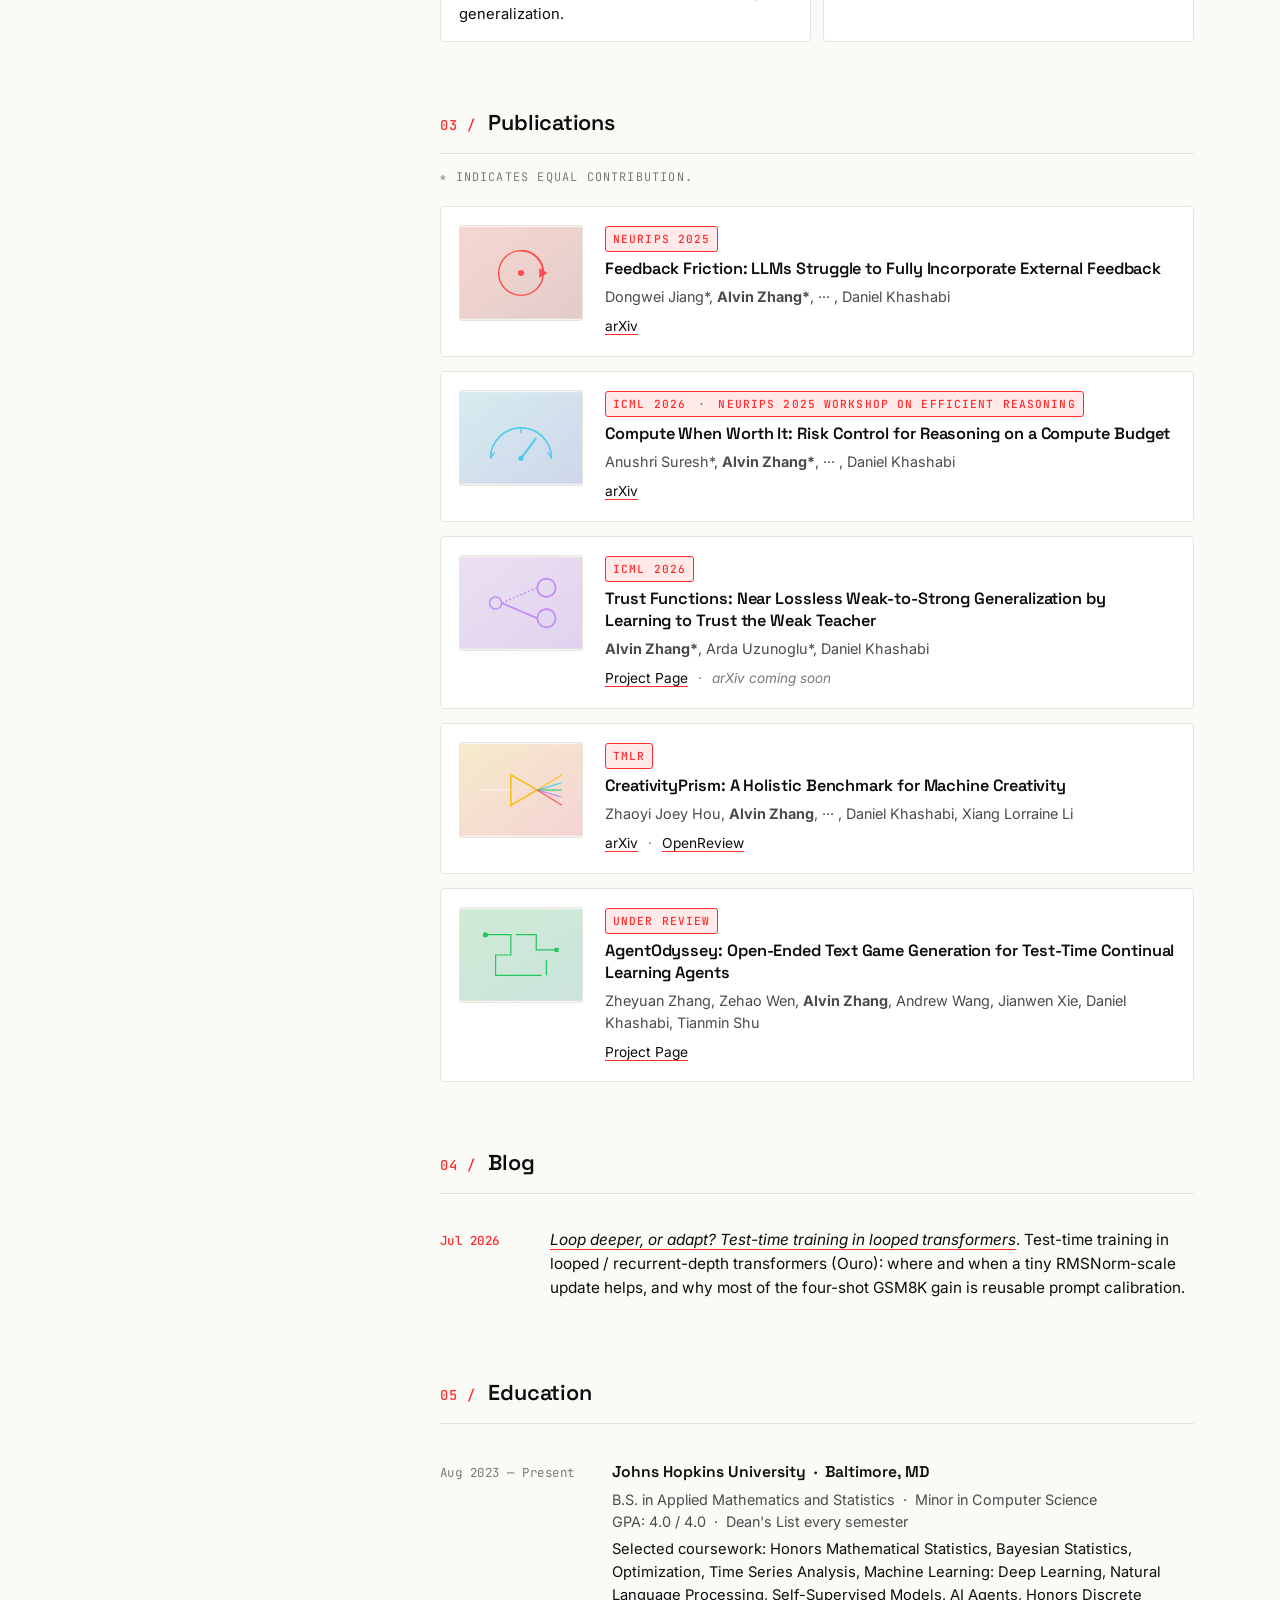
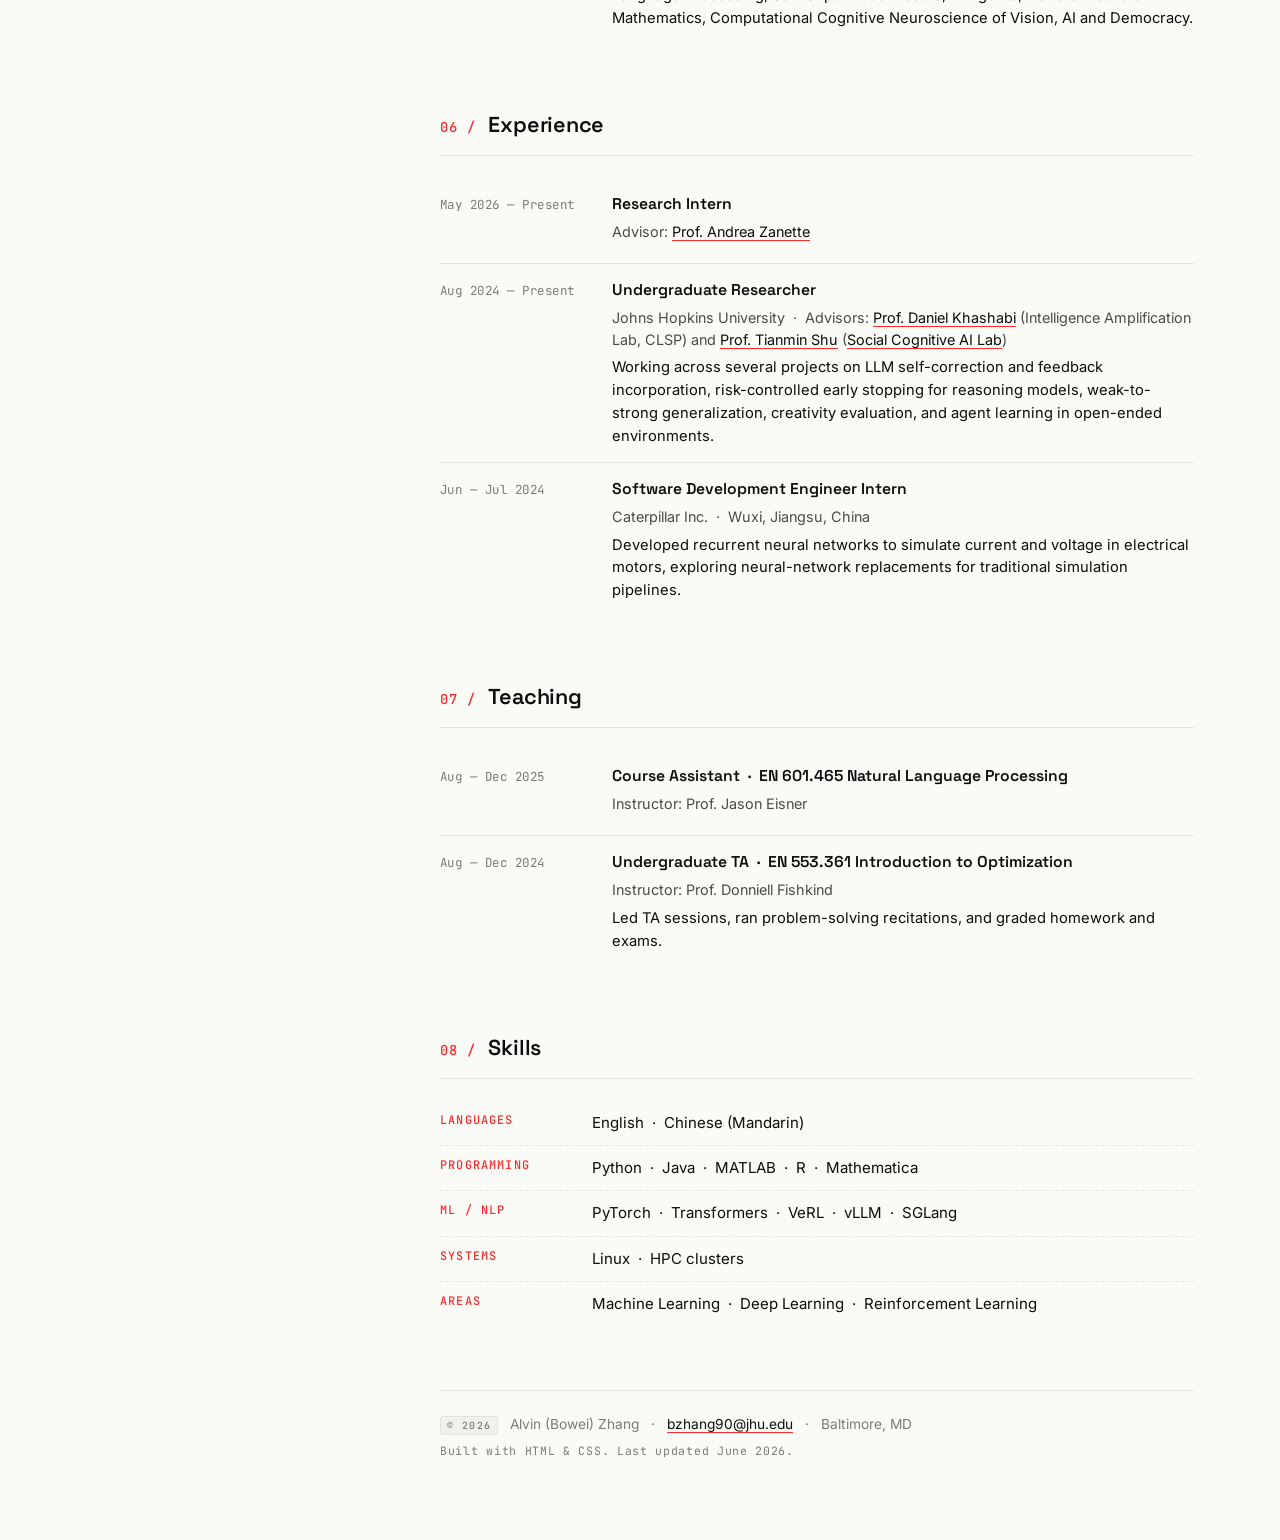
==== commit 0662e0e8: "Playground: exhibit Alpöge's counterexample faithfully; fix plot collapse The base map is Alpöge's J" ====
--- a/index.html
+++ b/index.html
@@ -12,11 +12,11 @@
     <meta property="og:title" content="Alvin (Bowei) Zhang">
     <meta property="og:description" content="Undergraduate researcher at Johns Hopkins University working on LLM reasoning, self-correction, and efficient inference.">
     <meta property="og:url" content="https://alvinzh04.github.io">
-    <meta property="og:image" content="https://alvinzh04.github.io/photo.jpg">
+    <meta property="og:image" content="https://alvinzh04.github.io/docph.jpg">
     <meta name="twitter:card" content="summary_large_image">
     <meta name="twitter:title" content="Alvin (Bowei) Zhang">
     <meta name="twitter:description" content="Undergraduate researcher at Johns Hopkins University working on LLM reasoning, self-correction, and efficient inference.">
-    <meta name="twitter:image" content="https://alvinzh04.github.io/photo.jpg">
+    <meta name="twitter:image" content="https://alvinzh04.github.io/docph.jpg">
 
     <!-- Favicon — monogram tile -->
     <link rel="icon" type="image/svg+xml" href="data:image/svg+xml,%3Csvg xmlns='http://www.w3.org/2000/svg' viewBox='0 0 64 64'%3E%3Crect width='64' height='64' rx='10' fill='%23ff2b2b'/%3E%3Ctext x='50%25' y='54%25' text-anchor='middle' dominant-baseline='middle' font-family='Space Grotesk, Inter, sans-serif' font-weight='700' font-size='32' fill='%23ffffff'%3EBZ%3C/text%3E%3C/svg%3E">
@@ -56,7 +56,7 @@
 
                 <div class="photo-wrap">
                     <div class="photo-glow" aria-hidden="true"></div>
-                    <img src="photo.jpg" alt="Alvin (Bowei) Zhang" class="photo" width="180" height="180">
+                    <img src="docph.jpg" alt="Alvin (Bowei) Zhang" class="photo">
                 </div>
 
                 <div class="name-block">
@@ -129,6 +129,13 @@
                 </div>
 
                 <ul class="news-list">
+                    <li class="news-item">
+                        <span class="news-date">Jul 2026</span>
+                        <span class="news-text">
+                            Interactive note:
+                            <a href="jacobian-playground/"><em>composing Alpöge&rsquo;s Jacobian-conjecture counterexample, live</em></a>.
+                        </span>
+                    </li>
                     <li class="news-item">
                         <span class="news-date">Jul 2026</span>
                         <span class="news-text">
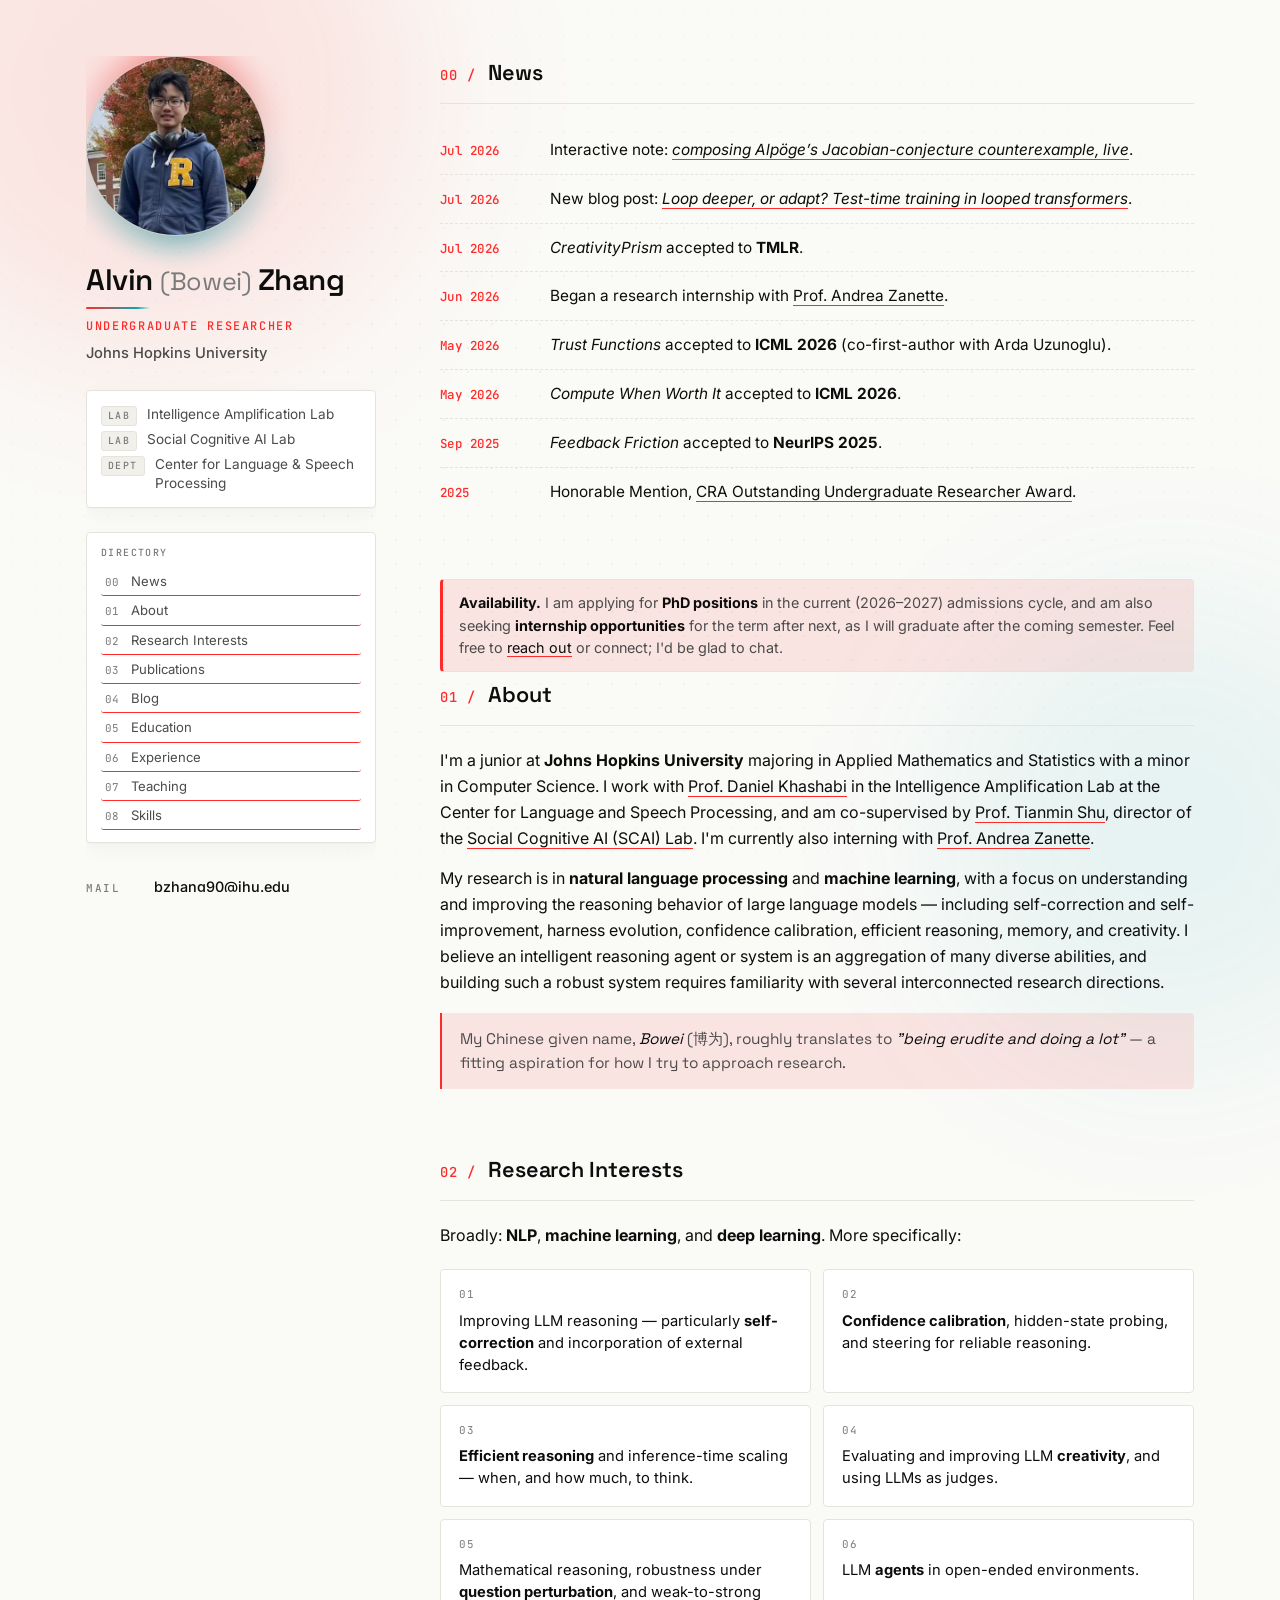
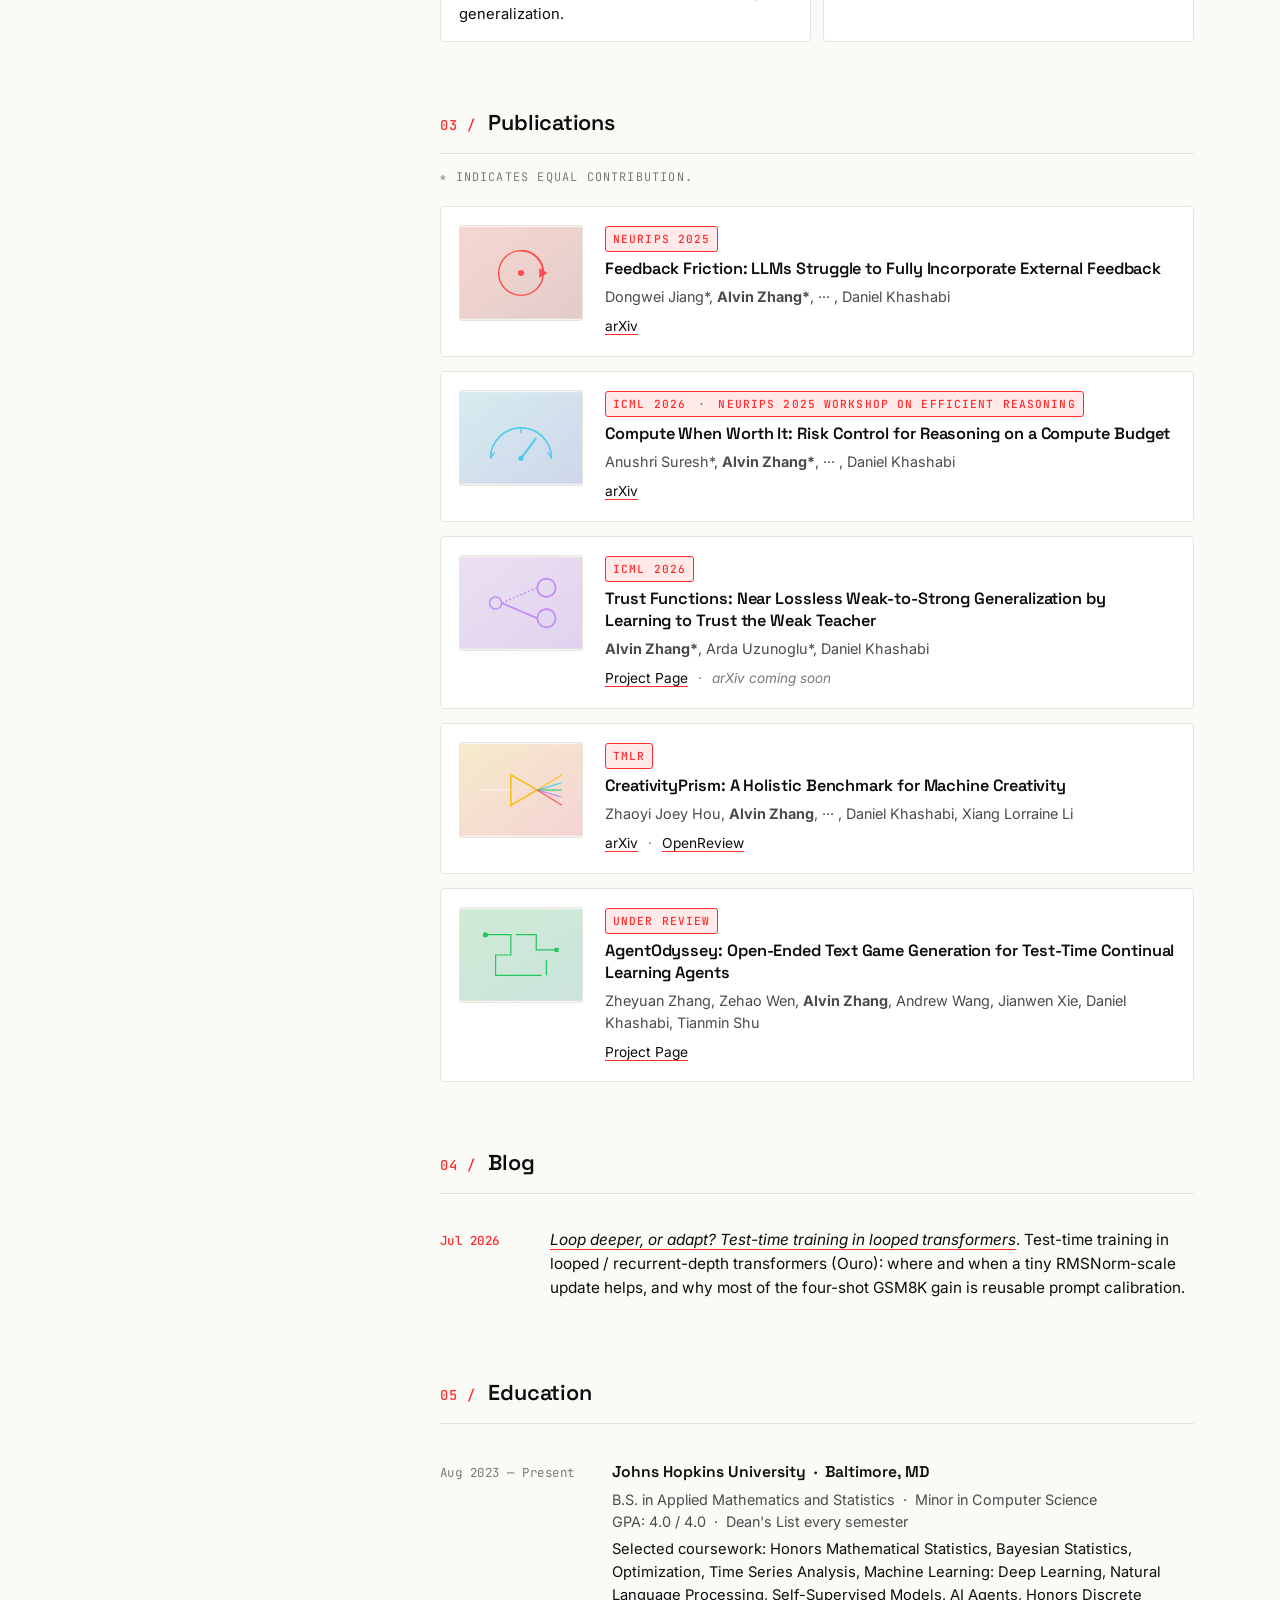
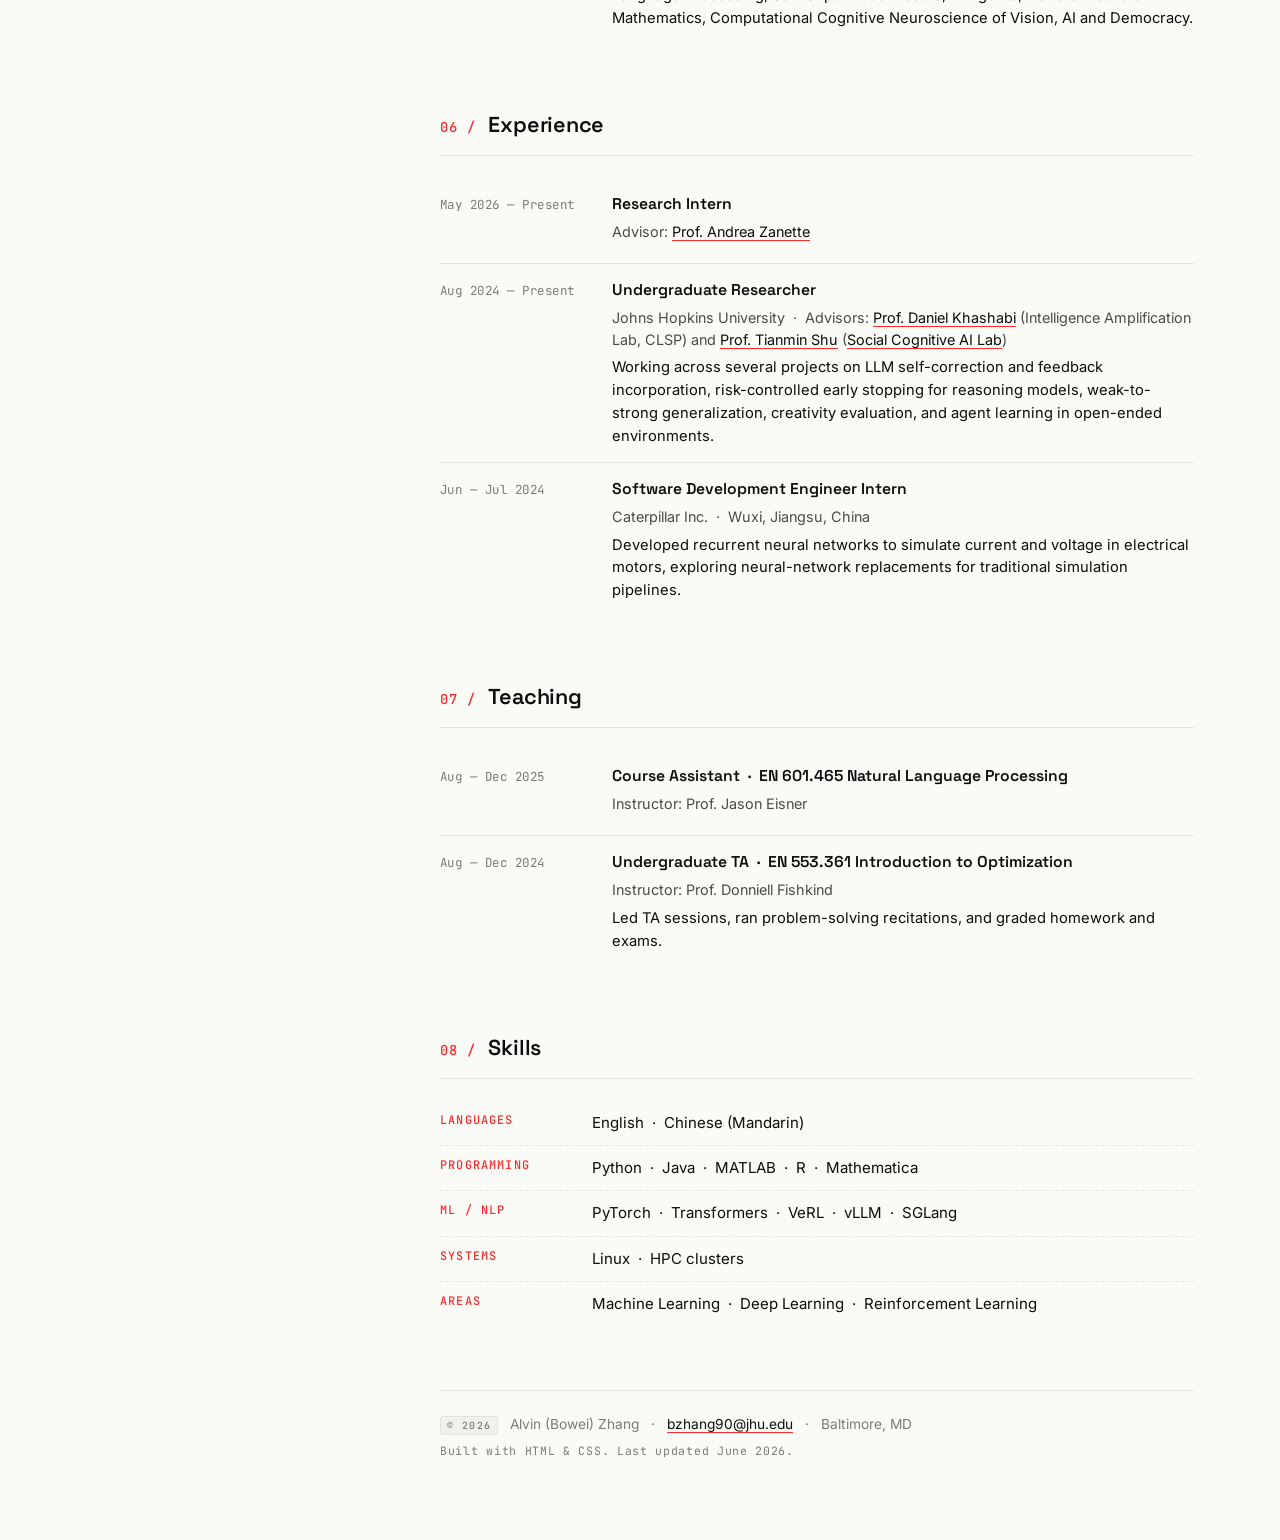
==== commit 8c8fd58d: "Merge PR #1: Jacobian counterexample playground Co-Authored-By: Claude Opus 4.8 (1M context) <norepl" ====
--- a/index.html
+++ b/index.html
@@ -12,11 +12,11 @@
     <meta property="og:title" content="Alvin (Bowei) Zhang">
     <meta property="og:description" content="Undergraduate researcher at Johns Hopkins University working on LLM reasoning, self-correction, and efficient inference.">
     <meta property="og:url" content="https://alvinzh04.github.io">
-    <meta property="og:image" content="https://alvinzh04.github.io/docph.jpg">
+    <meta property="og:image" content="https://alvinzh04.github.io/photo.jpg">
     <meta name="twitter:card" content="summary_large_image">
     <meta name="twitter:title" content="Alvin (Bowei) Zhang">
     <meta name="twitter:description" content="Undergraduate researcher at Johns Hopkins University working on LLM reasoning, self-correction, and efficient inference.">
-    <meta name="twitter:image" content="https://alvinzh04.github.io/docph.jpg">
+    <meta name="twitter:image" content="https://alvinzh04.github.io/photo.jpg">
 
     <!-- Favicon — monogram tile -->
     <link rel="icon" type="image/svg+xml" href="data:image/svg+xml,%3Csvg xmlns='http://www.w3.org/2000/svg' viewBox='0 0 64 64'%3E%3Crect width='64' height='64' rx='10' fill='%23ff2b2b'/%3E%3Ctext x='50%25' y='54%25' text-anchor='middle' dominant-baseline='middle' font-family='Space Grotesk, Inter, sans-serif' font-weight='700' font-size='32' fill='%23ffffff'%3EBZ%3C/text%3E%3C/svg%3E">
@@ -56,7 +56,7 @@
 
                 <div class="photo-wrap">
                     <div class="photo-glow" aria-hidden="true"></div>
-                    <img src="docph.jpg" alt="Alvin (Bowei) Zhang" class="photo">
+                    <img src="photo.jpg" alt="Alvin (Bowei) Zhang" class="photo" width="180" height="180">
                 </div>
 
                 <div class="name-block">
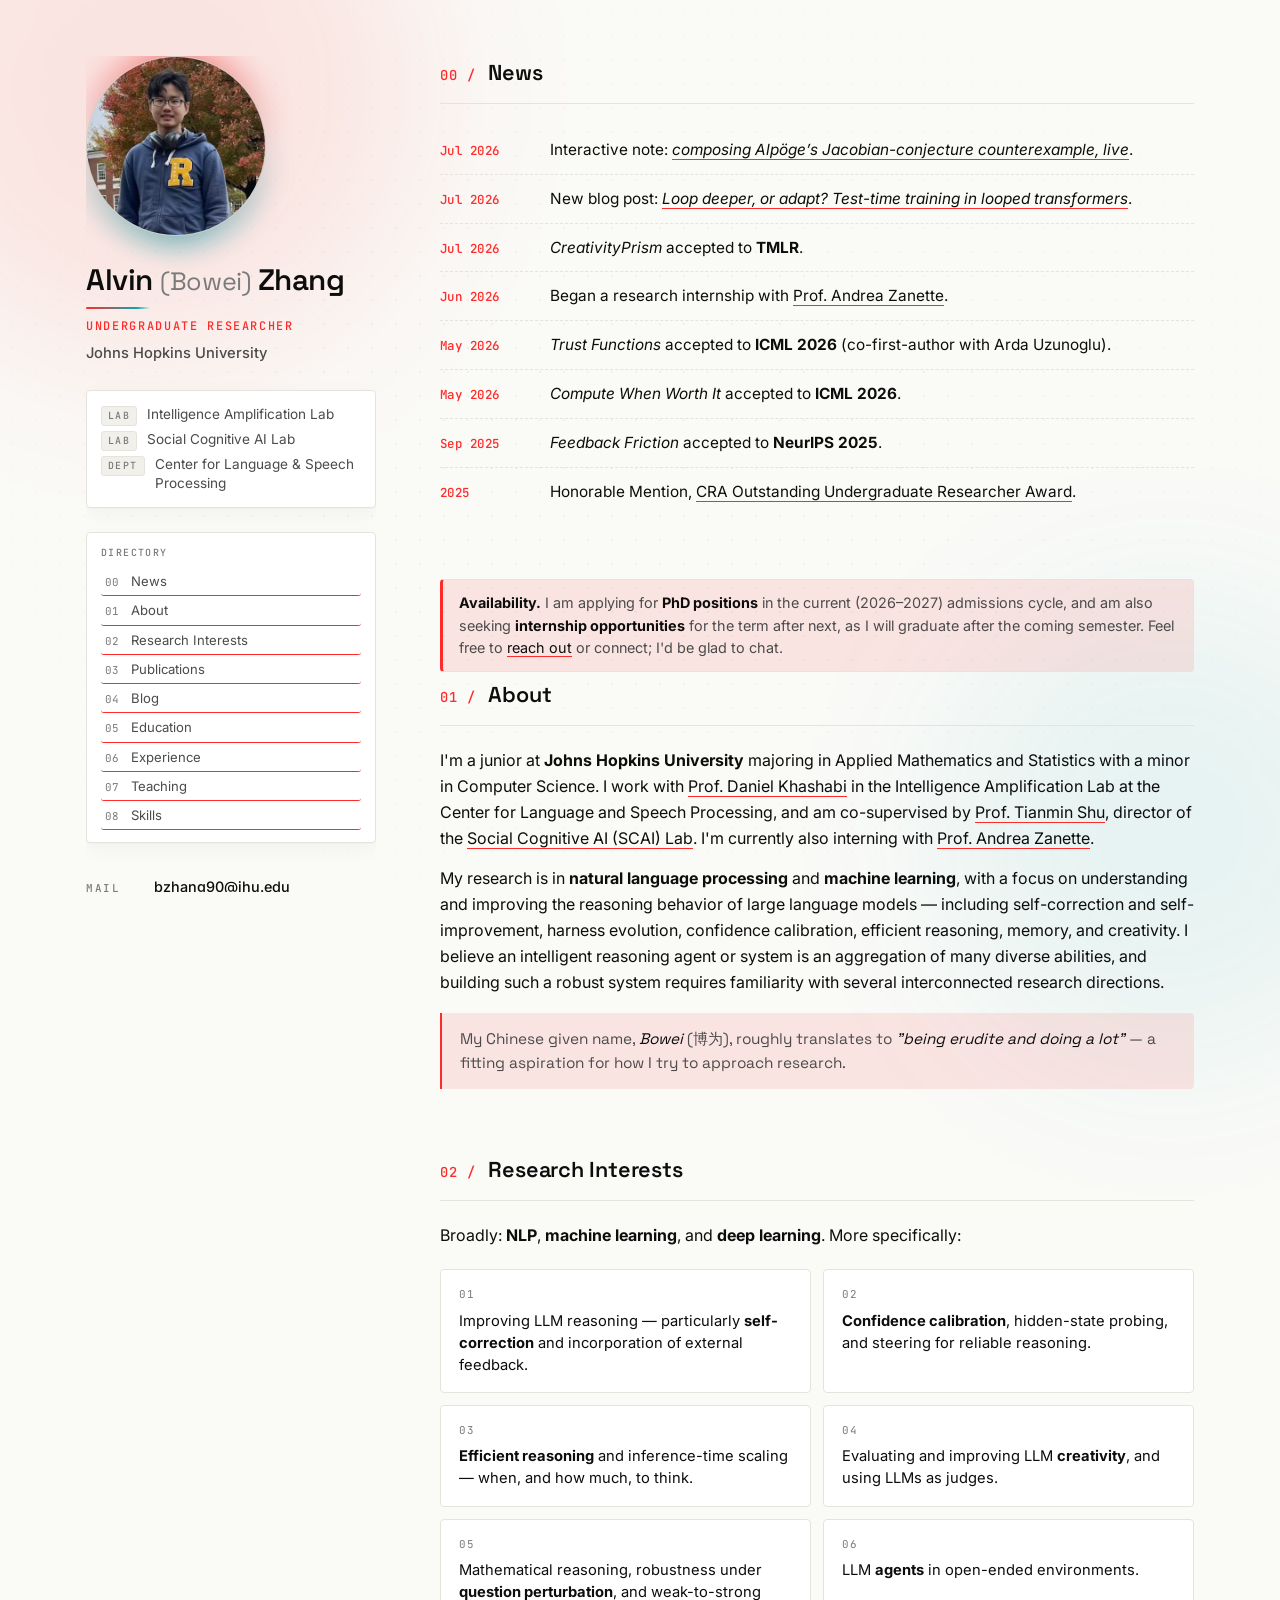
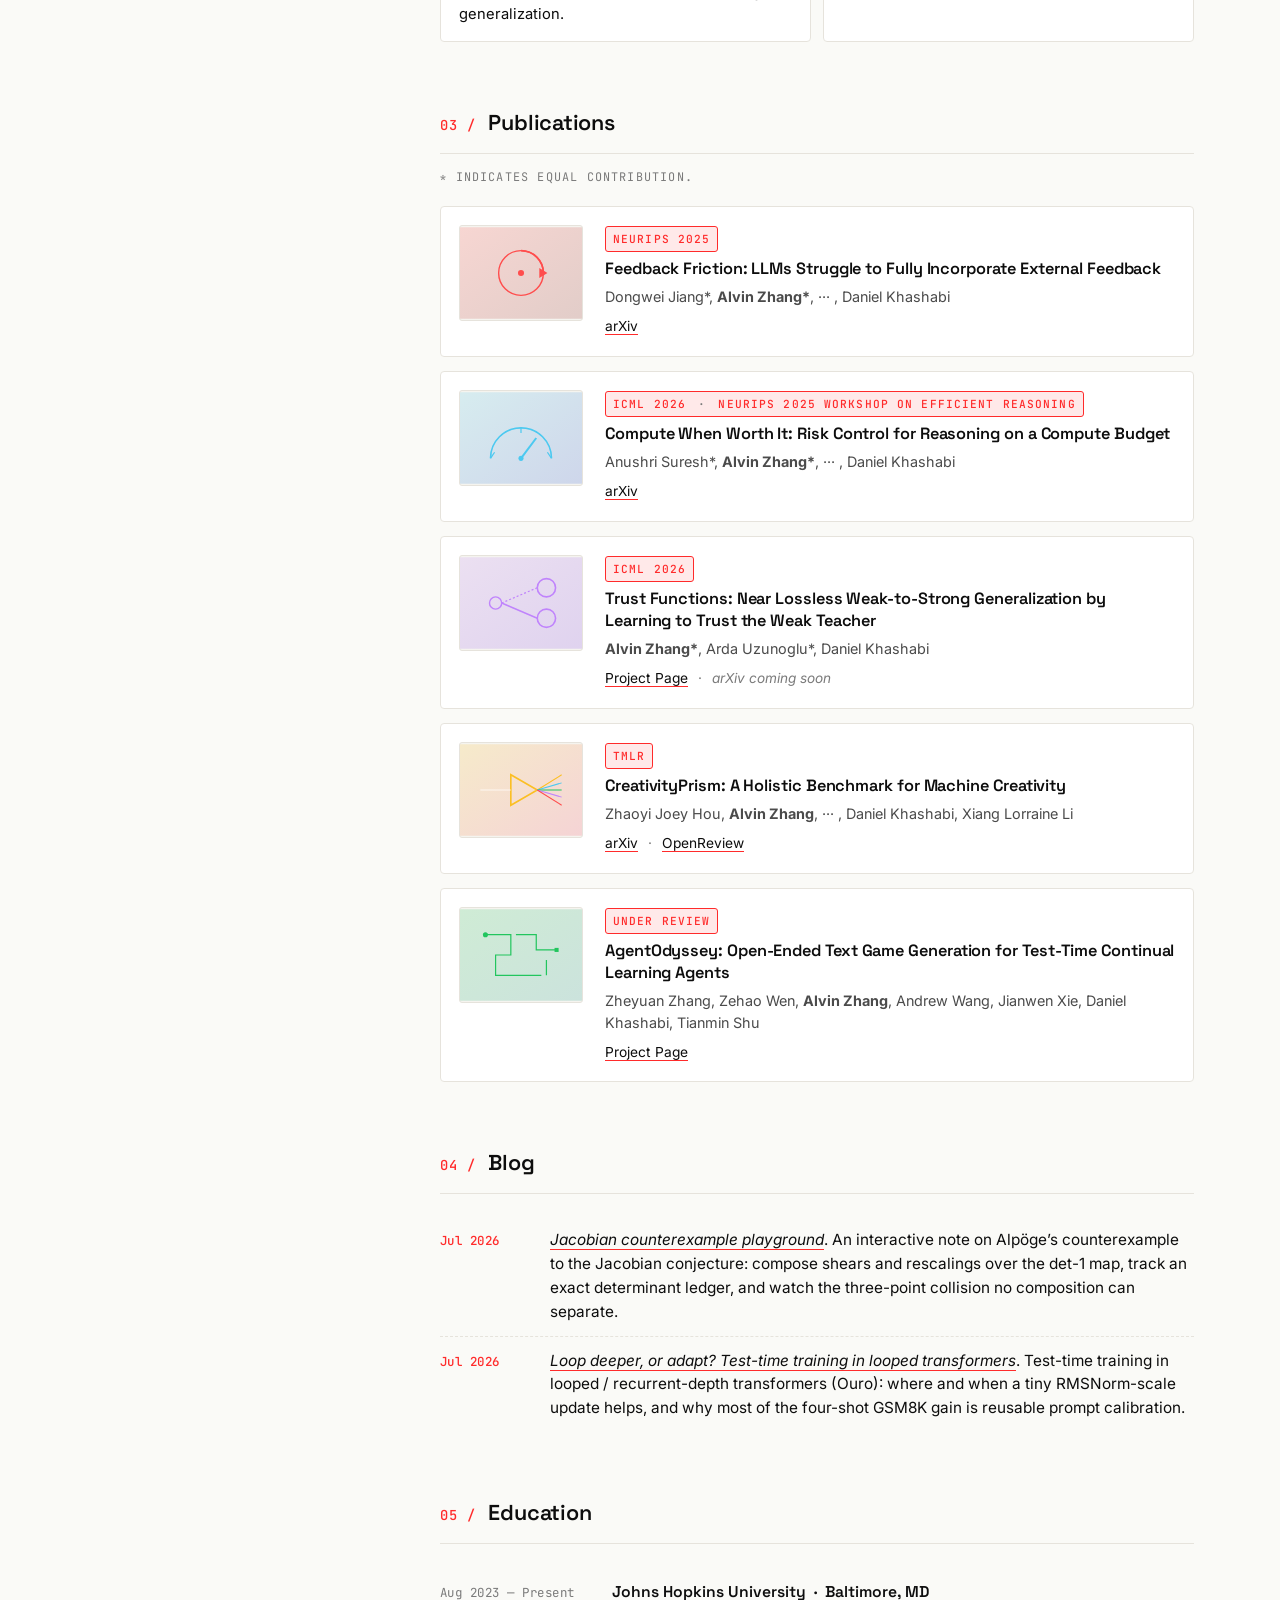
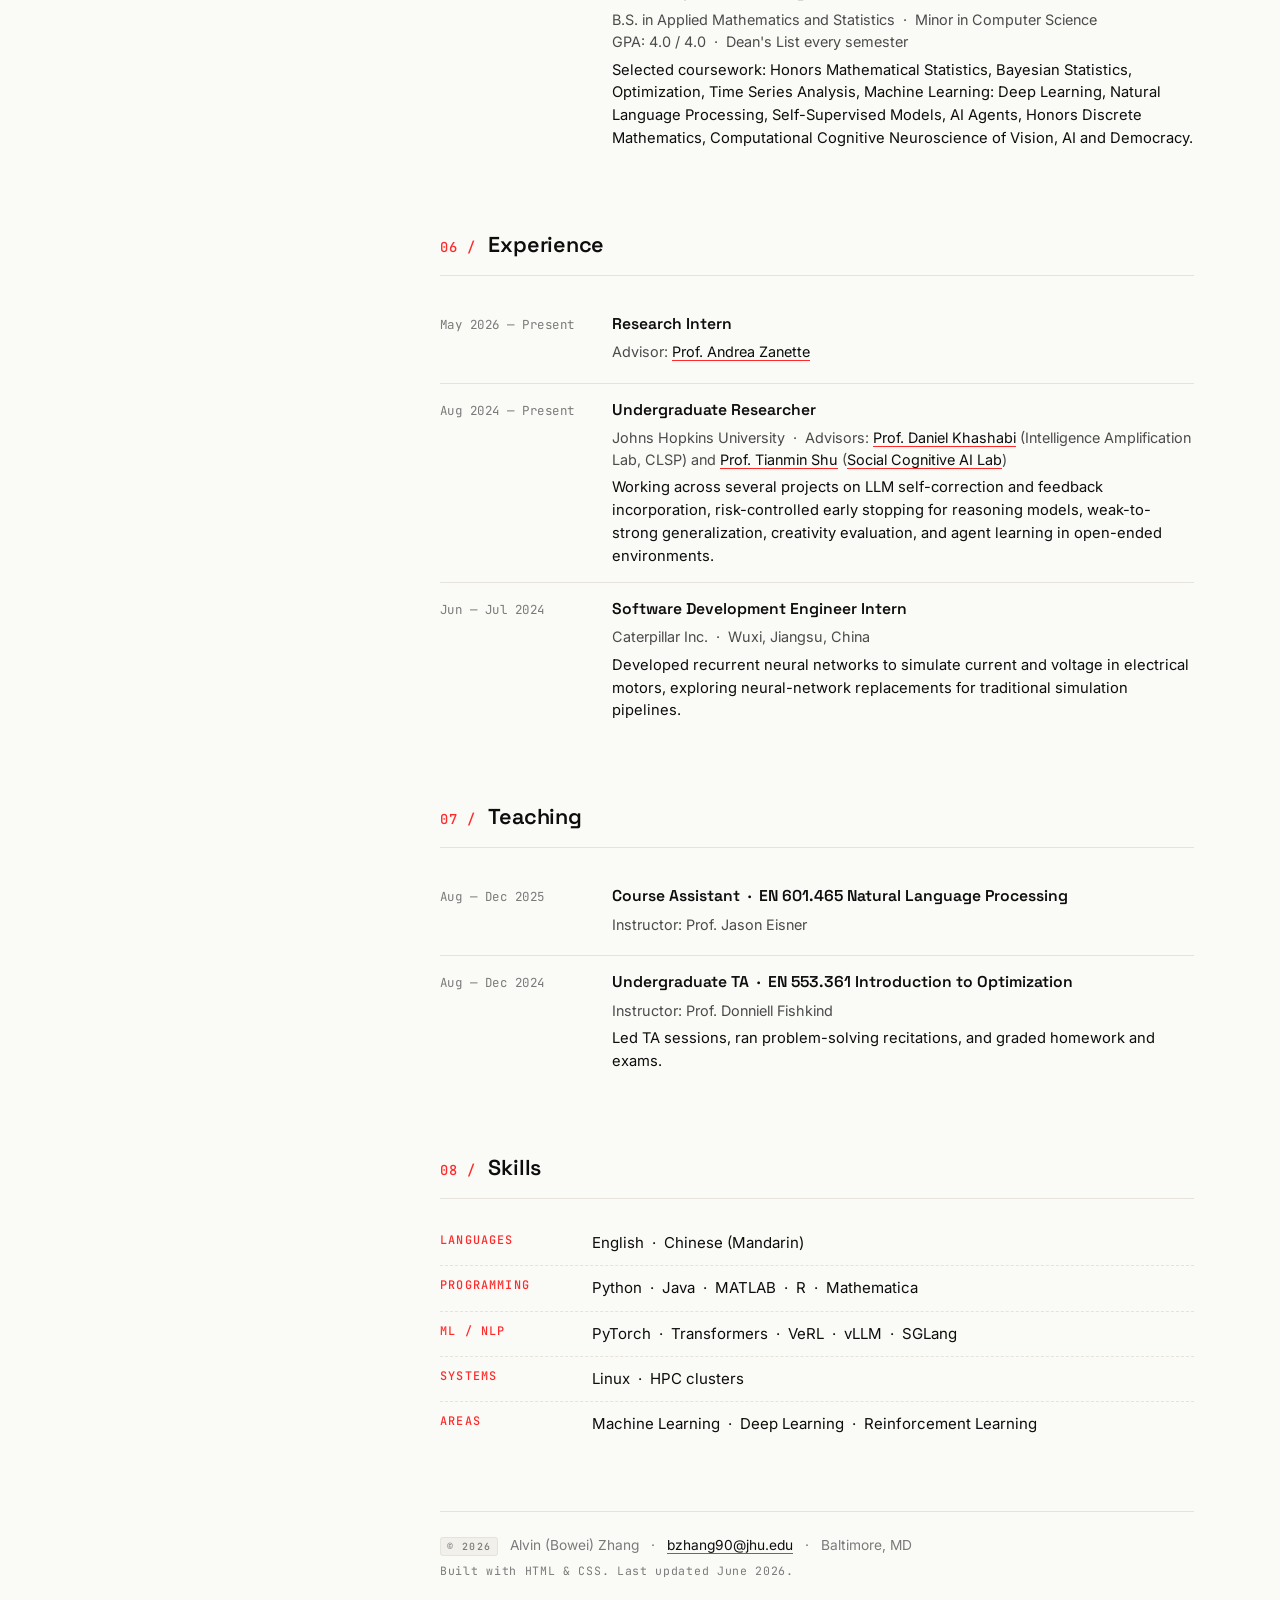
==== commit e82f1fb0: "Blog: permanent entry for the Jacobian counterexample playground News entries scroll away; the Blog " ====
--- a/index.html
+++ b/index.html
@@ -449,6 +449,15 @@
                     <li class="news-item">
                         <span class="news-date">Jul 2026</span>
                         <span class="news-text">
+                            <a href="jacobian-playground/"><em>Jacobian counterexample playground</em></a>.
+                            An interactive note on Alpöge&rsquo;s counterexample to the Jacobian conjecture:
+                            compose shears and rescalings over the det-1 map, track an exact determinant ledger,
+                            and watch the three-point collision no composition can separate.
+                        </span>
+                    </li>
+                    <li class="news-item">
+                        <span class="news-date">Jul 2026</span>
+                        <span class="news-text">
                             <a href="blog/looped-ttt.html"><em>Loop deeper, or adapt? Test-time training in looped transformers</em></a>.
                             Test-time training in looped / recurrent-depth transformers (Ouro): where and when a tiny
                             RMSNorm-scale update helps, and why most of the four-shot GSM8K gain is reusable prompt calibration.
